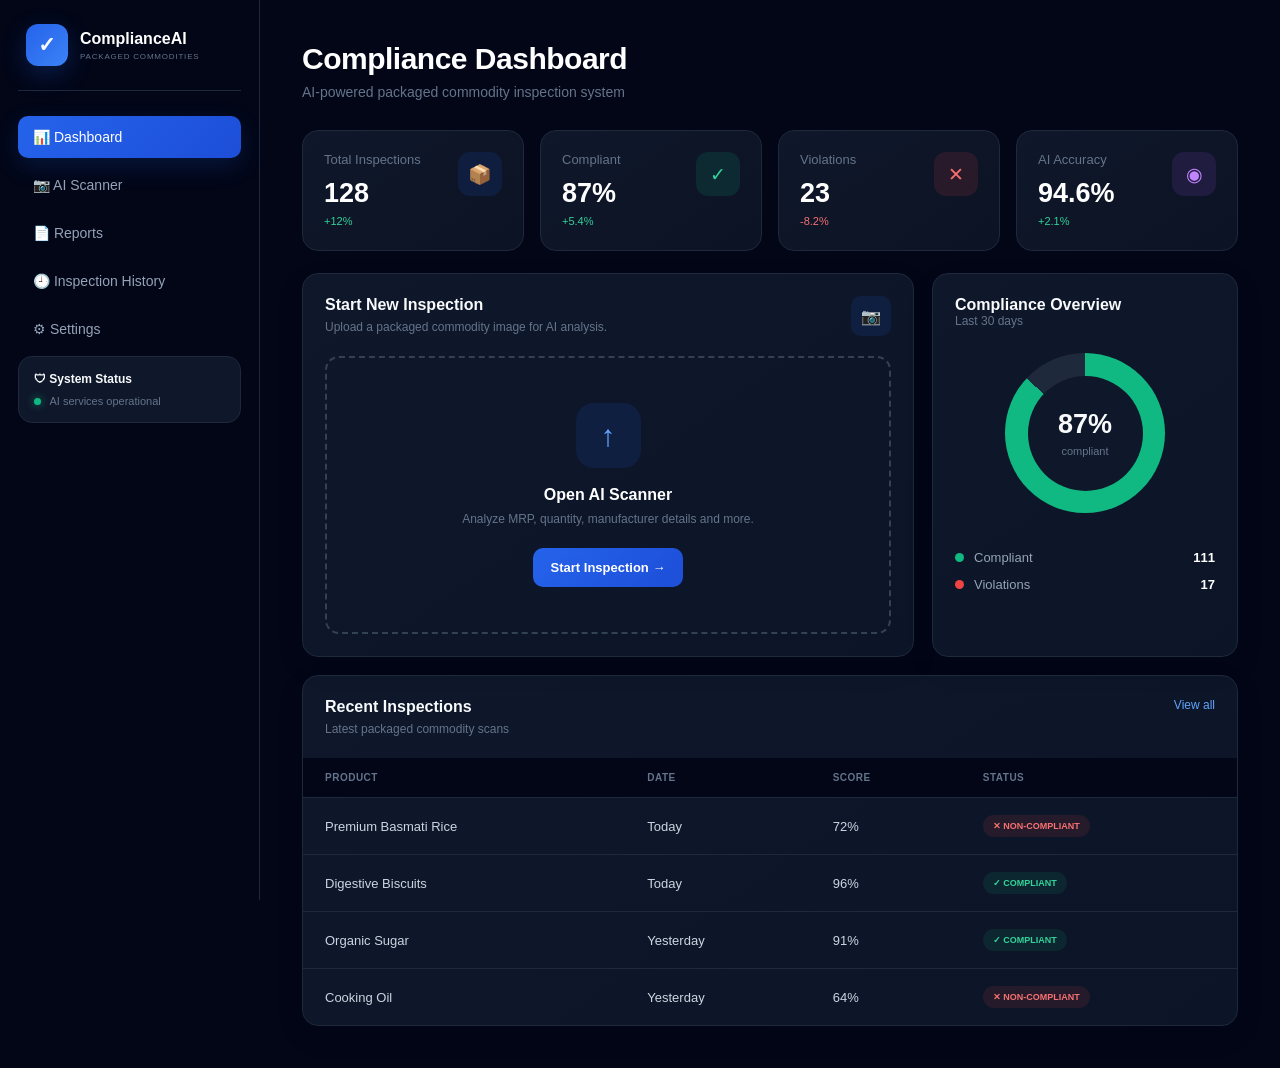
==== index.html @ 729b8dc4 "Add files via upload" ====
<!DOCTYPE html>
<html lang="en">

<head>
    <meta charset="UTF-8">
    <meta name="viewport" content="width=device-width, initial-scale=1.0">

    <title>ComplianceAI - Dashboard</title>

    <link rel="stylesheet" href="style.css">
    <script src="style.js"></script>
</head>

<body>

    <!-- SIDEBAR -->
    <aside class="sidebar">

        <div class="logo">
            <div class="logo-icon">✓</div>

            <div>
                <h2>ComplianceAI</h2>
                <span>PACKAGED COMMODITIES</span>
            </div>
        </div>

        <nav>
            <a href="index.html" class="active">
                📊 Dashboard
            </a>

            <a href="scanner.html">
                📷 AI Scanner
            </a>

            <a href="#">
                📄 Reports
            </a>

            <a href="#">
                🕘 Inspection History
            </a>

            <a href="#">
                ⚙ Settings
            </a>
        </nav>

        <div class="system-status">
            <strong>🛡 System Status</strong>

            <p>
                <span class="online-dot"></span>
                AI services operational
            </p>
        </div>

    </aside>


    <!-- MAIN CONTENT -->
    <main class="main">

        <header class="page-header">

            <div>
                <h1>Compliance Dashboard</h1>

                <p>
                    AI-powered packaged commodity inspection system
                </p>
            </div>

        </header>


        <!-- STAT CARDS -->

        <section class="stats">

            <div class="stat-card">

                <div>
                    <p>Total Inspections</p>
                    <h2>128</h2>
                    <span class="green">+12%</span>
                </div>

                <div class="stat-icon blue">
                    📦
                </div>

            </div>


            <div class="stat-card">

                <div>
                    <p>Compliant</p>
                    <h2>87%</h2>
                    <span class="green">+5.4%</span>
                </div>

                <div class="stat-icon green-bg">
                    ✓
                </div>

            </div>


            <div class="stat-card">

                <div>
                    <p>Violations</p>
                    <h2>23</h2>
                    <span class="red">-8.2%</span>
                </div>

                <div class="stat-icon red-bg">
                    ✕
                </div>

            </div>


            <div class="stat-card">

                <div>
                    <p>AI Accuracy</p>
                    <h2>94.6%</h2>
                    <span class="green">+2.1%</span>
                </div>

                <div class="stat-icon purple">
                    ◉
                </div>

            </div>

        </section>


        <!-- DASHBOARD GRID -->

        <section class="dashboard-grid">


            <!-- START INSPECTION -->

            <div class="panel inspection-panel">

                <div class="panel-header">

                    <div>
                        <h2>Start New Inspection</h2>

                        <p>
                            Upload a packaged commodity image
                            for AI analysis.
                        </p>
                    </div>

                    <div class="panel-icon">
                        📷
                    </div>

                </div>


                <a href="scanner.html" class="scanner-box">

                    <div class="upload-icon">
                        ↑
                    </div>

                    <h3>
                        Open AI Scanner
                    </h3>

                    <p>
                        Analyze MRP, quantity, manufacturer
                        details and more.
                    </p>

                    <span class="primary-button">
                        Start Inspection →
                    </span>

                </a>

            </div>


            <!-- COMPLIANCE OVERVIEW -->

            <div class="panel">

                <h2>Compliance Overview</h2>

                <p class="muted">
                    Last 30 days
                </p>


                <div class="circle-container">

                    <div class="compliance-circle">

                        <div>
                            <strong>87%</strong>
                            <small>compliant</small>
                        </div>

                    </div>

                </div>


                <div class="legend">

                    <div>
                        <span class="dot green-dot"></span>
                        Compliant

                        <strong>111</strong>
                    </div>

                    <div>
                        <span class="dot red-dot"></span>
                        Violations

                        <strong>17</strong>
                    </div>

                </div>

            </div>

        </section>


        <!-- RECENT INSPECTIONS -->

        <section class="panel recent">

            <div class="panel-header">

                <div>
                    <h2>Recent Inspections</h2>

                    <p>
                        Latest packaged commodity scans
                    </p>
                </div>

                <a href="#">
                    View all
                </a>

            </div>


            <div class="table-container">

                <table>

                    <thead>

                        <tr>
                            <th>Product</th>
                            <th>Date</th>
                            <th>Score</th>
                            <th>Status</th>
                        </tr>

                    </thead>


                    <tbody>

                        <tr>
                            <td>Premium Basmati Rice</td>
                            <td>Today</td>
                            <td>72%</td>
                            <td>
                                <span class="badge danger">
                                    ✕ NON-COMPLIANT
                                </span>
                            </td>
                        </tr>


                        <tr>
                            <td>Digestive Biscuits</td>
                            <td>Today</td>
                            <td>96%</td>
                            <td>
                                <span class="badge success">
                                    ✓ COMPLIANT
                                </span>
                            </td>
                        </tr>


                        <tr>
                            <td>Organic Sugar</td>
                            <td>Yesterday</td>
                            <td>91%</td>
                            <td>
                                <span class="badge success">
                                    ✓ COMPLIANT
                                </span>
                            </td>
                        </tr>


                        <tr>
                            <td>Cooking Oil</td>
                            <td>Yesterday</td>
                            <td>64%</td>
                            <td>
                                <span class="badge danger">
                                    ✕ NON-COMPLIANT
                                </span>
                            </td>
                        </tr>

                    </tbody>

                </table>

            </div>

        </section>

    </main>

</body>







</html>
---- style.css ----
/* =====================================================
   SIH26034 - COMPLIANCE AI
   Main Stylesheet
===================================================== */

/* ---------- RESET ---------- */

* {
    margin: 0;
    padding: 0;
    box-sizing: border-box;
}

html {
    scroll-behavior: smooth;
}

body {
    font-family:
        Inter,
        Arial,
        Helvetica,
        sans-serif;

    background: #020617;
    color: #f8fafc;

    min-height: 100vh;
}


/* ---------- COLORS ---------- */

:root {
    --bg: #020617;
    --panel: #0f172a;
    --panel-light: #111c31;

    --border: #1e293b;
    --border-light: #334155;

    --text: #f8fafc;
    --text-secondary: #cbd5e1;
    --muted: #64748b;

    --blue: #2563eb;
    --blue-light: #60a5fa;

    --green: #10b981;
    --green-light: #34d399;

    --red: #ef4444;
    --red-light: #f87171;

    --yellow: #facc15;
    --yellow-light: #fde047;

    --purple: #a855f7;
}


/* =====================================================
   SIDEBAR
===================================================== */

.sidebar {
    position: fixed;

    left: 0;
    top: 0;
    bottom: 0;

    width: 260px;

    background: var(--bg);

    border-right: 1px solid var(--border);

    padding: 24px 18px;

    z-index: 100;

    overflow-y: auto;
}


/* ---------- LOGO ---------- */

.logo {
    display: flex;

    align-items: center;

    gap: 12px;

    padding: 0 8px 24px;

    border-bottom: 1px solid var(--border);
}


.logo-icon {
    width: 42px;
    height: 42px;

    display: flex;

    align-items: center;
    justify-content: center;

    background: linear-gradient(135deg,
            #2563eb,
            #3b82f6);

    border-radius: 12px;

    font-size: 21px;

    font-weight: bold;

    box-shadow:
        0 8px 25px rgba(37, 99, 235, 0.25);
}


.logo h2 {
    color: white;

    font-size: 16px;

    font-weight: 700;
}


.logo span {
    display: block;

    color: #64748b;

    font-size: 8px;

    letter-spacing: 0.8px;

    margin-top: 4px;
}


/* ---------- NAVIGATION ---------- */

nav {
    margin-top: 25px;
}


nav a {
    display: flex;

    align-items: center;

    gap: 10px;

    color: #94a3b8;

    text-decoration: none;

    padding: 13px 15px;

    margin-bottom: 6px;

    border-radius: 10px;

    font-size: 14px;

    transition:
        background 0.2s ease,
        color 0.2s ease,
        transform 0.2s ease;
}


nav a:hover {
    background: #1e293b;

    color: white;

    transform: translateX(2px);
}


nav a.active {
    background:
        linear-gradient(135deg,
            #2563eb,
            #1d4ed8);

    color: white;

    box-shadow:
        0 8px 25px rgba(37, 99, 235, 0.18);
}


/* ---------- SYSTEM STATUS ---------- */

.system-status {
    /* position: absolute; */

    left: 18px;
    right: 18px;
    bottom: 20px;

    background: #0f172a;

    border: 1px solid var(--border);

    padding: 15px;

    border-radius: 14px;

    font-size: 13px;
}


.system-status strong {
    display: block;

    font-size: 12px;
}


.system-status p {
    color: var(--muted);

    margin-top: 9px;

    font-size: 11px;
}


.online-dot {
    display: inline-block;

    width: 7px;
    height: 7px;

    background: var(--green);

    border-radius: 50%;

    margin-right: 6px;

    box-shadow:
        0 0 8px rgba(16, 185, 129, 0.7);
}


/* =====================================================
   MAIN CONTENT
===================================================== */

.main {
    margin-left: 260px;

    min-height: 100vh;

    padding: 42px;
}


.page-header {
    margin-bottom: 30px;
}


.page-header h1,
.result-header h1 {
    color: white;

    font-size: 30px;

    font-weight: 750;

    letter-spacing: -0.5px;

    margin-bottom: 8px;
}


.page-header p,
.result-header p {
    color: var(--muted);

    font-size: 14px;
}


/* =====================================================
   STAT CARDS
===================================================== */

.stats {
    display: grid;

    grid-template-columns:
        repeat(4, 1fr);

    gap: 16px;

    margin-bottom: 22px;
}


.stat-card {
    display: flex;

    align-items: flex-start;

    justify-content: space-between;

    background:
        linear-gradient(145deg,
            #0f172a,
            #0b1324);

    border: 1px solid var(--border);

    border-radius: 16px;

    padding: 21px;

    transition:
        transform 0.2s ease,
        border 0.2s ease;
}


.stat-card:hover {
    transform: translateY(-2px);

    border-color: #334155;
}


.stat-card p {
    color: var(--muted);

    font-size: 13px;

    margin-bottom: 13px;
}


.stat-card h2 {
    color: white;

    font-size: 27px;

    line-height: 1;
}


.green {
    color: var(--green-light);

    font-size: 11px;

    display: inline-block;

    margin-top: 8px;
}


.red {
    color: var(--red-light);

    font-size: 11px;

    display: inline-block;

    margin-top: 8px;
}


.stat-icon {
    width: 44px;
    height: 44px;

    display: flex;

    align-items: center;
    justify-content: center;

    border-radius: 12px;

    font-size: 19px;
}


.blue {
    color: var(--blue-light);

    background: rgba(37, 99, 235, 0.12);
}


.green-bg {
    color: var(--green-light);

    background: rgba(16, 185, 129, 0.12);
}


.red-bg {
    color: var(--red-light);

    background: rgba(239, 68, 68, 0.12);
}


.purple {
    color: #c084fc;

    background: rgba(168, 85, 247, 0.12);
}


/* =====================================================
   PANELS
===================================================== */

.panel {
    background:
        linear-gradient(145deg,
            #0f172a,
            #0c1527);

    border: 1px solid var(--border);

    border-radius: 16px;

    padding: 22px;

    box-shadow:
        0 10px 30px rgba(0, 0, 0, 0.08);
}


.panel h2 {
    font-size: 16px;

    font-weight: 650;
}


.panel-header {
    display: flex;

    justify-content: space-between;

    align-items: flex-start;

    margin-bottom: 20px;
}


.panel-header p,
.panel-title p {
    color: var(--muted);

    font-size: 12px;

    margin-top: 6px;
}


.panel-header a {
    color: var(--blue-light);

    text-decoration: none;

    font-size: 12px;
}


.panel-header a:hover {
    color: white;
}


.panel-icon {
    width: 40px;
    height: 40px;

    display: flex;

    align-items: center;
    justify-content: center;

    color: var(--blue-light);

    background: rgba(37, 99, 235, 0.12);

    border-radius: 10px;
}


/* =====================================================
   DASHBOARD GRID
===================================================== */

.dashboard-grid {
    display: grid;

    grid-template-columns:
        2fr 1fr;

    gap: 18px;

    margin-bottom: 18px;
}


/* =====================================================
   SCANNER CTA
===================================================== */

.scanner-box {
    display: block;

    text-align: center;

    text-decoration: none;

    color: white;

    border: 2px dashed #334155;

    border-radius: 14px;

    padding: 45px 20px;

    transition:
        border 0.2s ease,
        background 0.2s ease,
        transform 0.2s ease;
}


.scanner-box:hover {
    border-color: var(--blue);

    background:
        rgba(37, 99, 235, 0.04);

    transform: translateY(-2px);
}


.upload-icon {
    width: 65px;
    height: 65px;

    display: flex;

    align-items: center;
    justify-content: center;

    margin:
        0 auto 18px;

    color: var(--blue-light);

    background:
        rgba(37, 99, 235, 0.12);

    border-radius: 18px;

    font-size: 30px;
}


.scanner-box h3 {
    font-size: 16px;

    margin-bottom: 8px;
}


.scanner-box p {
    color: var(--muted);

    font-size: 12px;

    margin-bottom: 22px;
}


/* =====================================================
   BUTTONS
===================================================== */

.primary-button {
    display: inline-flex;

    align-items: center;
    justify-content: center;

    gap: 7px;

    background:
        linear-gradient(135deg,
            #2563eb,
            #1d4ed8);

    color: white;

    border: none;

    padding: 12px 18px;

    border-radius: 10px;

    font-size: 13px;

    font-weight: 650;

    cursor: pointer;

    text-decoration: none;

    transition:
        transform 0.2s ease,
        box-shadow 0.2s ease,
        background 0.2s ease;
}


.primary-button:hover {
    background:
        linear-gradient(135deg,
            #3b82f6,
            #2563eb);

    transform: translateY(-1px);

    box-shadow:
        0 8px 20px rgba(37, 99, 235, 0.25);
}


.primary-button:disabled {
    opacity: 0.4;

    cursor: not-allowed;

    transform: none;

    box-shadow: none;
}


.secondary-button {
    display: inline-flex;

    align-items: center;
    justify-content: center;

    gap: 7px;

    background: transparent;

    color: var(--text-secondary);

    border: 1px solid var(--border-light);

    padding: 11px 17px;

    border-radius: 10px;

    cursor: pointer;

    font-size: 13px;

    transition:
        background 0.2s ease,
        color 0.2s ease;
}


.secondary-button:hover {
    background: #1e293b;

    color: white;
}


/* =====================================================
   COMPLIANCE OVERVIEW
===================================================== */

.circle-container {
    display: flex;

    justify-content: center;

    padding: 25px 0;
}


.compliance-circle {
    width: 160px;
    height: 160px;

    display: flex;

    align-items: center;
    justify-content: center;

    border-radius: 50%;

    background:
        conic-gradient(var(--green) 0 87%,
            #1e293b 87% 100%);
}


.compliance-circle div {
    width: 115px;
    height: 115px;

    display: flex;

    align-items: center;
    justify-content: center;

    flex-direction: column;

    background: var(--panel);

    border-radius: 50%;
}


.compliance-circle strong {
    font-size: 27px;
}


.compliance-circle small {
    color: var(--muted);

    font-size: 11px;

    margin-top: 5px;
}


.legend>div {
    display: flex;

    align-items: center;

    margin-top: 12px;

    color: #94a3b8;

    font-size: 13px;
}


.legend strong {
    color: white;

    margin-left: auto;
}


.dot {
    width: 9px;
    height: 9px;

    border-radius: 50%;

    margin-right: 10px;
}


.green-dot {
    background: var(--green);
}


.red-dot {
    background: var(--red);
}


/* =====================================================
   TABLE
===================================================== */

.recent {
    padding: 0;

    overflow: hidden;
}


.recent .panel-header {
    padding: 22px;

    margin: 0;
}


.table-container {
    overflow-x: auto;
}


table {
    width: 100%;

    border-collapse: collapse;

    min-width: 600px;
}


th {
    text-align: left;

    color: var(--muted);

    font-size: 10px;

    font-weight: 600;

    letter-spacing: 0.5px;

    text-transform: uppercase;

    padding: 14px 22px;

    background: #020617;
}


td {
    padding: 17px 22px;

    border-top: 1px solid var(--border);

    color: #cbd5e1;

    font-size: 13px;
}


tbody tr {
    transition: background 0.2s ease;
}


tbody tr:hover {
    background: rgba(30, 41, 59, 0.4);
}


/* =====================================================
   STATUS BADGES
===================================================== */

.badge {
    display: inline-flex;

    align-items: center;

    gap: 5px;

    padding: 6px 10px;

    border-radius: 20px;

    font-size: 9px;

    font-weight: 700;

    white-space: nowrap;
}


.badge.success {
    color: var(--green-light);

    background:
        rgba(16, 185, 129, 0.10);
}


.badge.danger {
    color: var(--red-light);

    background:
        rgba(239, 68, 68, 0.10);
}


/* =====================================================
   SCANNER PAGE
===================================================== */

.scanner-container {
    max-width: 1000px;

    margin: 0 auto;
}


.upload-panel {
    background:
        linear-gradient(145deg,
            #0f172a,
            #0c1527);

    border: 1px solid var(--border);

    border-radius: 16px;

    padding: 25px;
}


.drop-area {
    min-height: 420px;

    display: flex;

    align-items: center;
    justify-content: center;

    text-align: center;

    padding: 25px;

    border:
        2px dashed #334155;

    border-radius: 15px;

    background:
        rgba(2, 6, 23, 0.4);

    transition:
        border 0.2s ease,
        background 0.2s ease;
}


.drop-area:hover {
    border-color: var(--blue);

    background:
        rgba(37, 99, 235, 0.03);
}


.drop-area h2 {
    color: white;

    font-size: 20px;

    margin-bottom: 10px;
}


.drop-area p {
    max-width: 500px;

    color: var(--muted);

    font-size: 13px;

    line-height: 1.7;

    margin-bottom: 22px;
}


.drop-area small {
    display: block;

    color: #475569;

    font-size: 11px;

    margin-top: 18px;
}


.big-upload-icon {
    width: 70px;
    height: 70px;

    display: flex;

    align-items: center;
    justify-content: center;

    margin:
        0 auto 18px;

    color: var(--blue-light);

    background:
        rgba(37, 99, 235, 0.10);

    border-radius: 20px;

    font-size: 31px;
}


.upload-button {
    cursor: pointer;
}


.image-preview {
    display: none;

    max-width: 100%;

    max-height: 350px;

    border-radius: 12px;

    object-fit: contain;

    box-shadow:
        0 15px 40px rgba(0, 0, 0, 0.4);
}


.scanner-actions {
    display: flex;

    justify-content: flex-end;

    gap: 10px;

    margin-top: 20px;
}


/* =====================================================
   AI FEATURES
===================================================== */

.features {
    display: grid;

    grid-template-columns:
        repeat(3, 1fr);

    gap: 15px;

    margin-top: 18px;
}


.feature-card {
    display: flex;

    gap: 15px;

    background: var(--panel);

    border: 1px solid var(--border);

    border-radius: 14px;

    padding: 18px;

    transition:
        border 0.2s ease,
        transform 0.2s ease;
}


.feature-card:hover {
    border-color: #334155;

    transform: translateY(-2px);
}


.feature-icon {
    width: 40px;
    height: 40px;

    flex-shrink: 0;

    display: flex;

    align-items: center;
    justify-content: center;

    color: var(--blue-light);

    background:
        rgba(37, 99, 235, 0.10);

    border-radius: 10px;

    font-size: 15px;

    font-weight: bold;
}


.feature-card h3 {
    color: white;

    font-size: 13px;

    margin-bottom: 7px;
}


.feature-card p {
    color: var(--muted);

    font-size: 11px;

    line-height: 1.5;
}


/* =====================================================
   RESULT PAGE
===================================================== */

.result-header {
    display: flex;

    justify-content: space-between;

    align-items: center;

    margin-bottom: 25px;
}


.result-actions {
    display: flex;

    gap: 10px;
}


.result-grid {
    display: grid;

    grid-template-columns:
        2fr 3fr;

    gap: 18px;
}


/* =====================================================
   PRODUCT IMAGE
===================================================== */

.product-panel {
    height: fit-content;
}


.image-result {
    position: relative;

    overflow: hidden;

    background: #020617;

    border-radius: 12px;

    min-height: 300px;

    display: flex;

    align-items: center;
    justify-content: center;
}


.image-result img {
    display: block;

    width: 100%;

    max-height: 550px;

    object-fit: contain;
}


/* ---------- VIOLATION BOXES ---------- */

.violation-box {
    position: absolute;

    pointer-events: none;

    border: 2px solid;
}


.violation-box span {
    position: absolute;

    left: -2px;
    top: -23px;

    padding: 4px 7px;

    font-size: 9px;

    font-weight: 700;

    color: #020617;

    border-radius: 3px;
}


.mrp-box {
    left: 15%;
    top: 35%;

    width: 65%;
    height: 12%;

    border-color: var(--red);
}


.mrp-box span {
    background: var(--red);
}


.manufacturer-box {
    left: 12%;
    top: 60%;

    width: 70%;
    height: 15%;

    border-color: var(--yellow);
}


.manufacturer-box span {
    background: var(--yellow);
}


/* ---------- IMAGE LEGEND ---------- */

.image-legend {
    display: flex;

    gap: 20px;

    margin-top: 14px;

    color: var(--muted);

    font-size: 11px;
}


.image-legend span {
    display: flex;

    align-items: center;

    gap: 6px;
}


.image-legend i {
    width: 8px;
    height: 8px;

    border-radius: 50%;
}


.legend-red {
    background: var(--red);
}


.legend-yellow {
    background: var(--yellow);
}


/* =====================================================
   RESULT CONTENT
===================================================== */

.result-content {
    display: flex;

    flex-direction: column;

    gap: 18px;
}


/* ---------- SCORE ---------- */

.score-section {
    display: flex;

    align-items: center;

    justify-content: space-between;

    gap: 20px;
}


.muted {
    color: var(--muted);

    font-size: 12px;
}


.non-compliant {
    color: var(--red-light);

    font-size: 23px;

    margin: 7px 0;
}


.score-circle {
    width: 105px;
    height: 105px;

    flex-shrink: 0;

    display: flex;

    align-items: center;
    justify-content: center;

    border-radius: 50%;

    background:
        conic-gradient(var(--red) 0 72%,
            #1e293b 72% 100%);
}


.score-circle div {
    width: 77px;
    height: 77px;

    display: flex;

    flex-direction: column;

    align-items: center;
    justify-content: center;

    background: var(--panel);

    border-radius: 50%;
}


.score-circle strong {
    color: white;

    font-size: 21px;
}


.score-circle small {
    color: var(--muted);

    font-size: 8px;

    margin-top: 3px;
}


/* =====================================================
   DECLARATION ANALYSIS
===================================================== */

.panel-title {
    margin-bottom: 10px;
}


.declaration {
    display: flex;

    align-items: center;

    gap: 12px;

    padding: 15px 0;

    border-top: 1px solid var(--border);
}


.declaration-icon {
    width: 30px;
    height: 30px;

    flex-shrink: 0;

    display: flex;

    align-items: center;
    justify-content: center;

    border-radius: 9px;

    font-weight: bold;
}


.success-icon {
    color: var(--green-light);

    background:
        rgba(16, 185, 129, 0.10);
}


.danger-icon {
    color: var(--red-light);

    background:
        rgba(239, 68, 68, 0.10);
}


.warning-icon {
    color: var(--yellow);

    background:
        rgba(250, 204, 21, 0.10);
}


.declaration-info {
    flex: 1;

    display: flex;

    flex-direction: column;

    gap: 4px;

    min-width: 0;
}


.declaration-info strong {
    color: white;

    font-size: 13px;
}


.declaration-info span {
    color: var(--muted);

    font-size: 11px;

    overflow-wrap: anywhere;
}


.status-success,
.status-danger,
.status-warning {
    font-size: 9px;

    font-weight: 700;

    white-space: nowrap;
}


.status-success {
    color: var(--green-light);
}


.status-danger {
    color: var(--red-light);
}


.status-warning {
    color: var(--yellow);
}


/* =====================================================
   VIOLATION PANEL
===================================================== */

.violation-panel {
    border-color:
        rgba(239, 68, 68, 0.15);

    background:
        linear-gradient(135deg,
            rgba(239, 68, 68, 0.035),
            #0f172a);
}


.issue {
    display: flex;

    gap: 12px;

    padding: 15px;

    background: #020617;

    border: 1px solid var(--border);

    border-radius: 10px;

    margin-top: 12px;
}


.issue-icon {
    width: 30px;
    height: 30px;

    flex-shrink: 0;

    display: flex;

    align-items: center;
    justify-content: center;

    border-radius: 8px;
}


.issue-title {
    display: flex;

    align-items: center;

    flex-wrap: wrap;

    gap: 10px;

    margin-bottom: 7px;
}


.issue-title strong {
    color: white;

    font-size: 12px;
}


.issue p {
    color: var(--muted);

    font-size: 11px;

    line-height: 1.6;
}


.severity {
    font-size: 8px;

    font-weight: 700;

    padding: 4px 7px;

    border-radius: 20px;
}


.high {
    color: var(--red-light);

    background:
        rgba(239, 68, 68, 0.10);
}


.medium {
    color: var(--yellow);

    background:
        rgba(250, 204, 21, 0.10);
}


/* =====================================================
   PRINT / EXPORT
===================================================== */

@media print {

    body {
        background: white;

        color: black;
    }


    .sidebar,
    .result-actions {
        display: none !important;
    }


    .main {
        margin-left: 0;

        padding: 20px;
    }


    .panel {
        background: white;

        color: black;

        border: 1px solid #ddd;

        box-shadow: none;
    }


    .panel h2,
    .declaration-info strong {
        color: black;
    }


    .image-result {
        background: white;
    }

}


/* =====================================================
   RESPONSIVE - TABLET
===================================================== */

@media (max-width: 1100px) {

    .stats {
        grid-template-columns:
            repeat(2, 1fr);
    }


    .dashboard-grid {
        grid-template-columns: 1fr;
    }


    .result-grid {
        grid-template-columns: 1fr;
    }

}


/* =====================================================
   RESPONSIVE - MOBILE
===================================================== */

@media (max-width: 750px) {

    .sidebar {
        position: relative;

        width: 100%;

        height: auto;

        padding: 16px;
    }


    .logo {
        padding-bottom: 15px;
    }


    .system-status {
        display: none;
    }


    nav {
        display: flex;

        overflow-x: auto;

        margin-top: 15px;

        padding-bottom: 3px;
    }


    nav a {
        flex-shrink: 0;

        white-space: nowrap;

        margin-right: 5px;

        margin-bottom: 0;
    }


    .main {
        margin-left: 0;

        padding: 22px 16px;
    }


    .stats {
        grid-template-columns: 1fr;
    }


    .features {
        grid-template-columns: 1fr;
    }


    .result-header {
        flex-direction: column;

        align-items: flex-start;

        gap: 15px;
    }


    .result-actions {
        width: 100%;
    }


    .result-actions button {
        flex: 1;
    }


    .table-container {
        overflow-x: auto;
    }

}


/* =====================================================
   RESPONSIVE - SMALL MOBILE
===================================================== */

@media (max-width: 500px) {

    .main {
        padding: 18px 12px;
    }


    .page-header h1,
    .result-header h1 {
        font-size: 23px;
    }


    .panel {
        padding: 17px;
    }


    .scanner-actions {
        flex-direction: column;
    }


    .scanner-actions button {
        width: 100%;
    }


    .score-section {
        align-items: flex-start;
    }


    .score-circle {
        width: 85px;
        height: 85px;
    }


    .score-circle div {
        width: 63px;
        height: 63px;
    }


    .score-circle strong {
        font-size: 17px;
    }


    .declaration {
        align-items: flex-start;

        flex-wrap: wrap;
    }


    .declaration-info {
        flex-basis: calc(100% - 45px);
    }


    .status-success,
    .status-danger,
    .status-warning {
        margin-left: 42px;
    }

}


/* =====================================================
   SCROLLBAR
===================================================== */

::-webkit-scrollbar {
    width: 8px;
    height: 8px;
}


::-webkit-scrollbar-track {
    background: #020617;
}


::-webkit-scrollbar-thumb {
    background: #334155;

    border-radius: 20px;
}


::-webkit-scrollbar-thumb:hover {
    background: #475569;
}
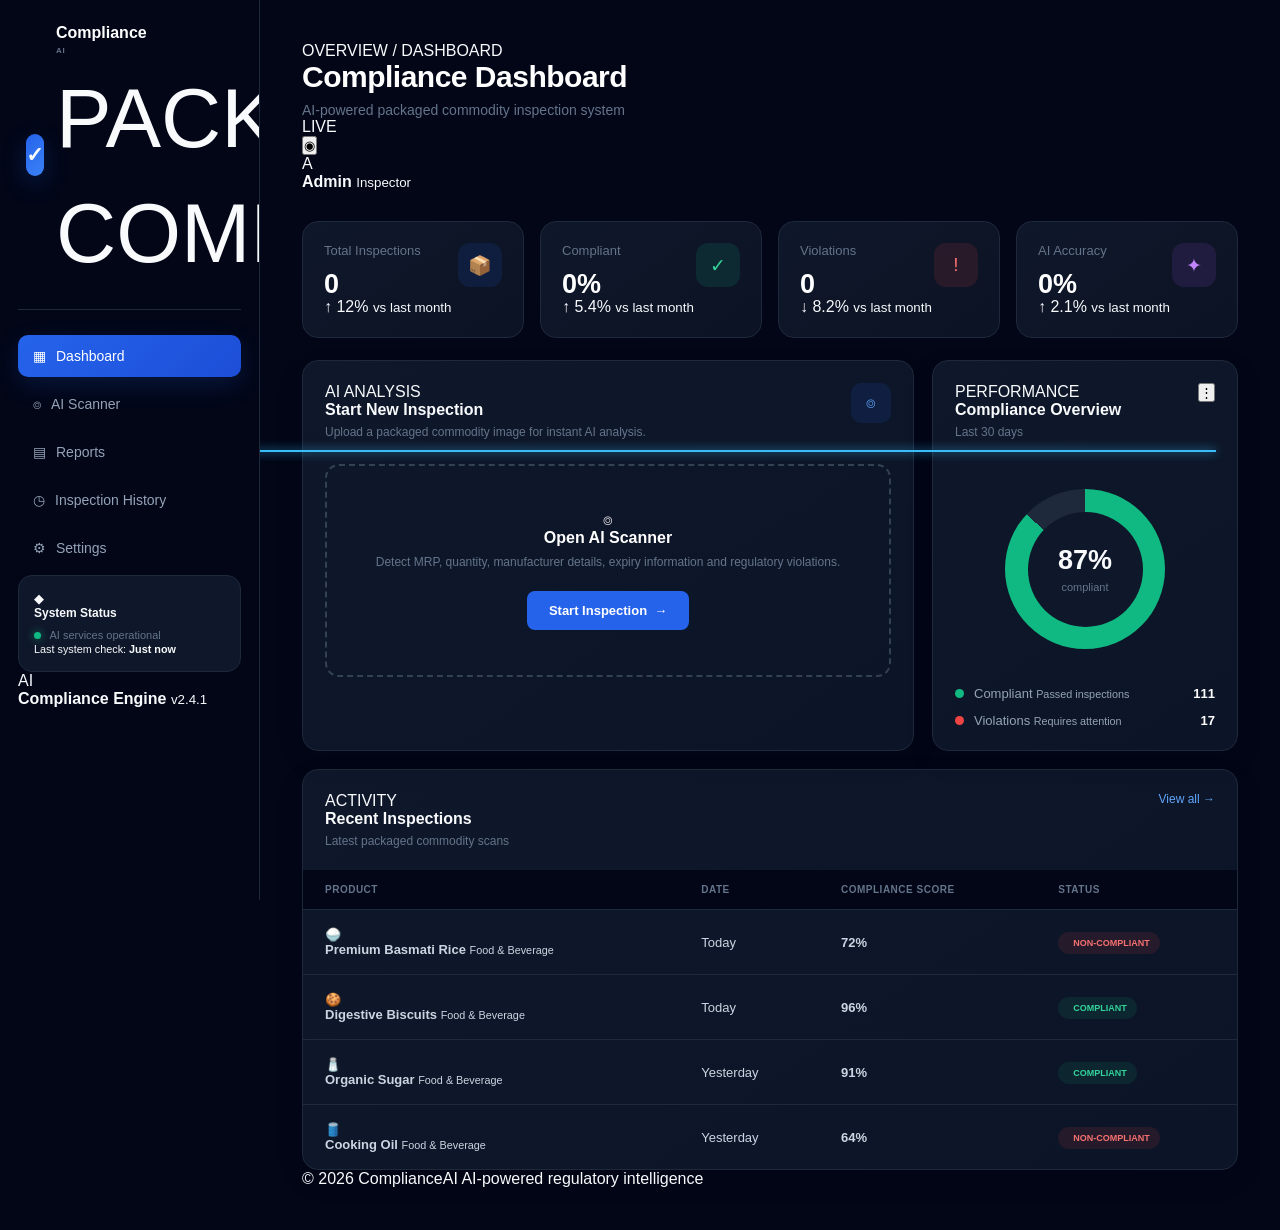
==== commit 879424e9: "Update index.html" ====
--- a/index.html
+++ b/index.html
@@ -8,10 +8,12 @@
     <title>ComplianceAI - Dashboard</title>
 
     <link rel="stylesheet" href="style.css">
-    <script src="style.js"></script>
 </head>
 
 <body>
+
+    <!-- BACKGROUND EFFECT -->
+    <div class="background-grid"></div>
 
     <!-- SIDEBAR -->
     <aside class="sidebar">
@@ -20,51 +22,88 @@
             <div class="logo-icon">✓</div>
 
             <div>
-                <h2>ComplianceAI</h2>
-                <span>PACKAGED COMMODITIES</span>
+                <h2>Compliance<span>AI</span></h2>
+                <small>PACKAGED COMMODITIES</small>
             </div>
         </div>
 
         <nav>
+
             <a href="index.html" class="active">
-                📊 Dashboard
+                <span>▦</span>
+                Dashboard
             </a>
 
             <a href="scanner.html">
-                📷 AI Scanner
+                <span>⌾</span>
+                AI Scanner
             </a>
 
+            <a href="result.html">
+                <span>▤</span>
+                Reports
+            </a>
+
             <a href="#">
-                📄 Reports
+                <span>◷</span>
+                Inspection History
             </a>
 
             <a href="#">
-                🕘 Inspection History
+                <span>⚙</span>
+                Settings
             </a>
 
-            <a href="#">
-                ⚙ Settings
-            </a>
         </nav>
 
+
+        <!-- AI STATUS -->
         <div class="system-status">
-            <strong>🛡 System Status</strong>
+
+            <div class="status-title">
+                <span class="shield">◆</span>
+                <strong>System Status</strong>
+            </div>
 
             <p>
                 <span class="online-dot"></span>
                 AI services operational
             </p>
+
+            <div class="status-line"></div>
+
+            <small>
+                Last system check: <b>Just now</b>
+            </small>
+
         </div>
 
+
+        <div class="sidebar-footer">
+            <div class="ai-mini">
+                <span>AI</span>
+            </div>
+
+            <div>
+                <strong>Compliance Engine</strong>
+                <small>v2.4.1</small>
+            </div>
+        </div>
+
     </aside>
 
 
-    <!-- MAIN CONTENT -->
+    <!-- MAIN -->
     <main class="main">
 
+        <!-- HEADER -->
         <header class="page-header">
 
             <div>
+                <div class="breadcrumb">
+                    OVERVIEW <span>/</span> DASHBOARD
+                </div>
+
                 <h1>Compliance Dashboard</h1>
 
                 <p>
@@ -72,19 +111,49 @@
                 </p>
             </div>
 
+
+            <div class="header-actions">
+
+                <div class="live-status">
+                    <span></span>
+                    LIVE
+                </div>
+
+                <button class="notification">
+                    ◉
+                    <i></i>
+                </button>
+
+                <div class="profile">
+                    <div class="profile-avatar">A</div>
+
+                    <div>
+                        <strong>Admin</strong>
+                        <small>Inspector</small>
+                    </div>
+                </div>
+
+            </div>
+
         </header>
 
 
-        <!-- STAT CARDS -->
-
+        <!-- STATS -->
         <section class="stats">
 
             <div class="stat-card">
 
-                <div>
+                <div class="stat-content">
+
                     <p>Total Inspections</p>
-                    <h2>128</h2>
-                    <span class="green">+12%</span>
+
+                    <h2 data-value="128">0</h2>
+
+                    <span class="trend positive">
+                        ↑ 12%
+                        <small>vs last month</small>
+                    </span>
+
                 </div>
 
                 <div class="stat-icon blue">
@@ -96,10 +165,17 @@
 
             <div class="stat-card">
 
-                <div>
+                <div class="stat-content">
+
                     <p>Compliant</p>
-                    <h2>87%</h2>
-                    <span class="green">+5.4%</span>
+
+                    <h2 data-value="87">0%</h2>
+
+                    <span class="trend positive">
+                        ↑ 5.4%
+                        <small>vs last month</small>
+                    </span>
+
                 </div>
 
                 <div class="stat-icon green-bg">
@@ -111,14 +187,21 @@
 
             <div class="stat-card">
 
-                <div>
+                <div class="stat-content">
+
                     <p>Violations</p>
-                    <h2>23</h2>
-                    <span class="red">-8.2%</span>
+
+                    <h2 data-value="23">0</h2>
+
+                    <span class="trend negative">
+                        ↓ 8.2%
+                        <small>vs last month</small>
+                    </span>
+
                 </div>
 
                 <div class="stat-icon red-bg">
-                    ✕
+                    !
                 </div>
 
             </div>
@@ -126,14 +209,21 @@
 
             <div class="stat-card">
 
-                <div>
+                <div class="stat-content">
+
                     <p>AI Accuracy</p>
-                    <h2>94.6%</h2>
-                    <span class="green">+2.1%</span>
+
+                    <h2 data-value="94.6">0%</h2>
+
+                    <span class="trend positive">
+                        ↑ 2.1%
+                        <small>vs last month</small>
+                    </span>
+
                 </div>
 
                 <div class="stat-icon purple">
-                    ◉
+                    ✦
                 </div>
 
             </div>
@@ -141,28 +231,30 @@
         </section>
 
 
-        <!-- DASHBOARD GRID -->
-
+        <!-- MAIN DASHBOARD GRID -->
         <section class="dashboard-grid">
 
 
             <!-- START INSPECTION -->
-
             <div class="panel inspection-panel">
 
                 <div class="panel-header">
 
                     <div>
+                        <div class="section-label">
+                            AI ANALYSIS
+                        </div>
+
                         <h2>Start New Inspection</h2>
 
                         <p>
                             Upload a packaged commodity image
-                            for AI analysis.
+                            for instant AI analysis.
                         </p>
                     </div>
 
                     <div class="panel-icon">
-                        📷
+                        ⌾
                     </div>
 
                 </div>
@@ -170,8 +262,18 @@
 
                 <a href="scanner.html" class="scanner-box">
 
-                    <div class="upload-icon">
-                        ↑
+                    <div class="scanner-glow"></div>
+
+                    <div class="scanner-animation">
+
+                        <div class="scan-ring"></div>
+
+                        <div class="scan-icon">
+                            ⌾
+                        </div>
+
+                        <div class="scan-line"></div>
+
                     </div>
 
                     <h3>
@@ -179,12 +281,13 @@
                     </h3>
 
                     <p>
-                        Analyze MRP, quantity, manufacturer
-                        details and more.
+                        Detect MRP, quantity, manufacturer details,
+                        expiry information and regulatory violations.
                     </p>
 
                     <span class="primary-button">
-                        Start Inspection →
+                        Start Inspection
+                        <b>→</b>
                     </span>
 
                 </a>
@@ -193,23 +296,41 @@
 
 
             <!-- COMPLIANCE OVERVIEW -->
-
-            <div class="panel">
-
-                <h2>Compliance Overview</h2>
-
-                <p class="muted">
-                    Last 30 days
-                </p>
+            <div class="panel compliance-panel">
+
+                <div class="panel-header">
+
+                    <div>
+                        <div class="section-label">
+                            PERFORMANCE
+                        </div>
+
+                        <h2>Compliance Overview</h2>
+
+                        <p class="muted">
+                            Last 30 days
+                        </p>
+                    </div>
+
+                    <button class="more-button">
+                        ⋮
+                    </button>
+
+                </div>
 
 
                 <div class="circle-container">
 
                     <div class="compliance-circle">
 
-                        <div>
+                        <div class="circle-inner">
+
                             <strong>87%</strong>
-                            <small>compliant</small>
+
+                            <small>
+                                compliant
+                            </small>
+
                         </div>
 
                     </div>
@@ -221,14 +342,23 @@
 
                     <div>
                         <span class="dot green-dot"></span>
-                        Compliant
+
+                        <span>
+                            Compliant
+                            <small>Passed inspections</small>
+                        </span>
 
                         <strong>111</strong>
                     </div>
+
 
                     <div>
                         <span class="dot red-dot"></span>
-                        Violations
+
+                        <span>
+                            Violations
+                            <small>Requires attention</small>
+                        </span>
 
                         <strong>17</strong>
                     </div>
@@ -241,12 +371,15 @@
 
 
         <!-- RECENT INSPECTIONS -->
-
         <section class="panel recent">
 
             <div class="panel-header">
 
                 <div>
+                    <div class="section-label">
+                        ACTIVITY
+                    </div>
+
                     <h2>Recent Inspections</h2>
 
                     <p>
@@ -254,8 +387,8 @@
                     </p>
                 </div>
 
-                <a href="#">
-                    View all
+                <a href="#" class="view-all">
+                    View all →
                 </a>
 
             </div>
@@ -268,10 +401,10 @@
                     <thead>
 
                         <tr>
-                            <th>Product</th>
-                            <th>Date</th>
-                            <th>Score</th>
-                            <th>Status</th>
+                            <th>PRODUCT</th>
+                            <th>DATE</th>
+                            <th>COMPLIANCE SCORE</th>
+                            <th>STATUS</th>
                         </tr>
 
                     </thead>
@@ -280,50 +413,138 @@
                     <tbody>
 
                         <tr>
-                            <td>Premium Basmati Rice</td>
+
+                            <td>
+                                <div class="product-cell">
+                                    <div class="product-icon">🍚</div>
+
+                                    <div>
+                                        <strong>Premium Basmati Rice</strong>
+                                        <small>Food & Beverage</small>
+                                    </div>
+                                </div>
+                            </td>
+
                             <td>Today</td>
-                            <td>72%</td>
+
+                            <td>
+                                <div class="score">
+                                    <div class="score-bar">
+                                        <span style="width:72%"></span>
+                                    </div>
+                                    <strong>72%</strong>
+                                </div>
+                            </td>
+
                             <td>
                                 <span class="badge danger">
-                                    ✕ NON-COMPLIANT
+                                    <i></i>
+                                    NON-COMPLIANT
                                 </span>
                             </td>
+
                         </tr>
 
 
                         <tr>
-                            <td>Digestive Biscuits</td>
+
+                            <td>
+                                <div class="product-cell">
+                                    <div class="product-icon">🍪</div>
+
+                                    <div>
+                                        <strong>Digestive Biscuits</strong>
+                                        <small>Food & Beverage</small>
+                                    </div>
+                                </div>
+                            </td>
+
                             <td>Today</td>
-                            <td>96%</td>
+
+                            <td>
+                                <div class="score">
+                                    <div class="score-bar">
+                                        <span style="width:96%"></span>
+                                    </div>
+                                    <strong>96%</strong>
+                                </div>
+                            </td>
+
                             <td>
                                 <span class="badge success">
-                                    ✓ COMPLIANT
+                                    <i></i>
+                                    COMPLIANT
                                 </span>
                             </td>
+
                         </tr>
 
 
                         <tr>
-                            <td>Organic Sugar</td>
+
+                            <td>
+                                <div class="product-cell">
+                                    <div class="product-icon">🧂</div>
+
+                                    <div>
+                                        <strong>Organic Sugar</strong>
+                                        <small>Food & Beverage</small>
+                                    </div>
+                                </div>
+                            </td>
+
                             <td>Yesterday</td>
-                            <td>91%</td>
+
+                            <td>
+                                <div class="score">
+                                    <div class="score-bar">
+                                        <span style="width:91%"></span>
+                                    </div>
+                                    <strong>91%</strong>
+                                </div>
+                            </td>
+
                             <td>
                                 <span class="badge success">
-                                    ✓ COMPLIANT
+                                    <i></i>
+                                    COMPLIANT
                                 </span>
                             </td>
+
                         </tr>
 
 
                         <tr>
-                            <td>Cooking Oil</td>
+
+                            <td>
+                                <div class="product-cell">
+                                    <div class="product-icon">🛢️</div>
+
+                                    <div>
+                                        <strong>Cooking Oil</strong>
+                                        <small>Food & Beverage</small>
+                                    </div>
+                                </div>
+                            </td>
+
                             <td>Yesterday</td>
-                            <td>64%</td>
+
+                            <td>
+                                <div class="score">
+                                    <div class="score-bar">
+                                        <span style="width:64%"></span>
+                                    </div>
+                                    <strong>64%</strong>
+                                </div>
+                            </td>
+
                             <td>
                                 <span class="badge danger">
-                                    ✕ NON-COMPLIANT
+                                    <i></i>
+                                    NON-COMPLIANT
                                 </span>
                             </td>
+
                         </tr>
 
                     </tbody>
@@ -334,14 +555,21 @@
 
         </section>
 
+
+        <!-- FOOTER -->
+        <footer>
+            <span>© 2026 ComplianceAI</span>
+
+            <span>
+                AI-powered regulatory intelligence
+            </span>
+        </footer>
+
     </main>
 
+
+    <script src="style.js"></script>
+
 </body>
 
-
-
-
-
-
-
-</html>+</html>
--- a/style.css
+++ b/style.css
@@ -41,7 +41,9 @@
 
     --text: #f8fafc;
     --text-secondary: #cbd5e1;
+    --text-muted: #64748b;
     --muted: #64748b;
+    
 
     --blue: #2563eb;
     --blue-light: #60a5fa;
@@ -96,6 +98,8 @@
     padding: 0 8px 24px;
 
     border-bottom: 1px solid var(--border);
+
+    font-size: 100px;
 }
 
 
@@ -1890,4 +1894,596 @@
 
 ::-webkit-scrollbar-thumb:hover {
     background: #475569;
-}+}
+/* =========================================
+   BARCODE SCANNER
+========================================= */
+
+.scanner-header {
+    margin-bottom: 30px;
+}
+
+.scanner-header h1 {
+    margin-bottom: 8px;
+}
+
+.scanner-header p {
+    color: var(--text-muted);
+}
+
+
+.camera-container {
+    position: relative;
+    width: 100%;
+    max-width: 700px;
+    margin: 25px auto;
+    background: #000;
+    border-radius: 16px;
+    overflow: hidden;
+}
+
+
+.camera-container video {
+    display: block;
+    width: 100%;
+    min-height: 350px;
+    max-height: 500px;
+    object-fit: cover;
+}
+
+
+.scanner-frame {
+    position: absolute;
+    inset: 15%;
+    border: 2px solid rgba(255, 255, 255, 0.7);
+    border-radius: 12px;
+    pointer-events: none;
+}
+
+
+.corner {
+    position: absolute;
+    width: 35px;
+    height: 35px;
+    border-color: #38bdf8;
+}
+
+
+.top-left {
+    top: -2px;
+    left: -2px;
+    border-top: 4px solid;
+    border-left: 4px solid;
+}
+
+.top-right {
+    top: -2px;
+    right: -2px;
+    border-top: 4px solid;
+    border-right: 4px solid;
+}
+
+.bottom-left {
+    bottom: -2px;
+    left: -2px;
+    border-bottom: 4px solid;
+    border-left: 4px solid;
+}
+
+.bottom-right {
+    bottom: -2px;
+    right: -2px;
+    border-bottom: 4px solid;
+    border-right: 4px solid;
+}
+
+
+.scan-line {
+    position: absolute;
+    left: 5%;
+    right: 5%;
+    top: 50%;
+    height: 2px;
+    background: #38bdf8;
+    box-shadow: 0 0 10px #38bdf8;
+}
+
+
+.scan-status {
+    text-align: center;
+    color: var(--text-muted);
+    margin: 15px 0;
+}
+
+
+.primary-button,
+.secondary-button {
+    border: none;
+    padding: 12px 22px;
+    border-radius: 8px;
+    cursor: pointer;
+    font-weight: 600;
+}
+
+
+.primary-button {
+    background: #2563eb;
+    color: white;
+}
+
+
+.secondary-button {
+    background: #334155;
+    color: white;
+}
+
+
+.primary-button:disabled {
+    opacity: 0.6;
+    cursor: not-allowed;
+}
+
+
+.manual-section {
+    margin-top: 35px;
+    text-align: center;
+}
+
+
+.manual-section input {
+    margin-top: 15px;
+}
+
+
+.divider {
+    display: flex;
+    align-items: center;
+    gap: 15px;
+    margin: 25px 0;
+    color: var(--text-muted);
+}
+
+
+.divider::before,
+.divider::after {
+    content: "";
+    height: 1px;
+    background: var(--border);
+    flex: 1;
+}
+
+
+.scanner-loading {
+    text-align: center;
+    margin-top: 25px;
+}
+
+
+.loader {
+    width: 35px;
+    height: 35px;
+    margin: auto;
+    border: 4px solid #334155;
+    border-top-color: #38bdf8;
+    border-radius: 50%;
+    animation: spin 1s linear infinite;
+}
+
+
+@keyframes spin {
+    to {
+        transform: rotate(360deg);
+    }
+}
+
+
+.hidden {
+    display: none !important;
+}
+
+
+.scanner-error {
+    margin-top: 20px;
+    padding: 15px;
+    border-radius: 8px;
+    background: rgba(239, 68, 68, 0.12);
+    border: 1px solid #ef4444;
+    color: #fca5a5;
+}
+
+
+/* =========================================
+   RESULT PAGE
+========================================= */
+
+.product-status-card {
+    display: flex;
+    justify-content: space-between;
+    align-items: center;
+    gap: 30px;
+    padding: 25px;
+    margin-bottom: 25px;
+    background: var(--panel);
+    border: 1px solid var(--border);
+    border-radius: 14px;
+}
+
+
+.status-label {
+    display: block;
+    color: var(--text-muted);
+    font-size: 13px;
+    margin-bottom: 7px;
+}
+
+
+.status-compliant {
+    color: #22c55e;
+}
+
+
+.status-non-compliant {
+    color: #ef4444;
+}
+
+
+.result-panel {
+    background: var(--panel);
+    border: 1px solid var(--border);
+    border-radius: 14px;
+    padding: 25px;
+    margin-bottom: 25px;
+}
+
+
+.panel-header {
+    margin-bottom: 25px;
+}
+
+
+.product-details-grid {
+    display: grid;
+    grid-template-columns: repeat(2, 1fr);
+    gap: 18px;
+}
+
+
+.detail-item {
+    padding: 18px;
+    background: var(--panel-light);
+    border: 1px solid var(--border);
+    border-radius: 10px;
+}
+
+
+.detail-item span {
+    display: block;
+    color: var(--text-muted);
+    font-size: 13px;
+    margin-bottom: 8px;
+}
+
+
+.detail-item strong {
+    display: block;
+    line-height: 1.5;
+}
+
+
+.full-width {
+    grid-column: 1 / -1;
+}
+
+
+.barcode-result-box {
+    text-align: center;
+    padding: 30px;
+}
+
+
+.barcode-result-box span {
+    display: block;
+    color: var(--text-muted);
+    margin-bottom: 10px;
+}
+
+
+.barcode-result-box strong {
+    display: block;
+    font-size: 28px;
+    letter-spacing: 3px;
+    margin-bottom: 15px;
+}
+
+
+.barcode-result-box p {
+    color: var(--text-muted);
+}
+
+
+@media (max-width: 768px) {
+
+    .product-details-grid {
+        grid-template-columns: 1fr;
+    }
+
+    .full-width {
+        grid-column: auto;
+    }
+
+    .product-status-card {
+        flex-direction: column;
+        align-items: flex-start;
+    }
+
+    .camera-container video {
+        min-height: 280px;
+    }
+
+}
+/* =====================================================
+   RESULT PAGE - FINAL LAYOUT FIX
+===================================================== */
+
+.main-content {
+    margin-left: 260px;
+    min-height: 100vh;
+    padding: 42px;
+    width: calc(100% - 260px);
+}
+
+/* Result header */
+.result-header {
+    display: flex;
+    justify-content: space-between;
+    align-items: center;
+    gap: 20px;
+    margin-bottom: 25px;
+}
+
+/* Compliance status */
+.product-status-card {
+    display: grid;
+    grid-template-columns: 1fr auto;
+    align-items: center;
+    gap: 30px;
+
+    padding: 25px;
+    margin-bottom: 25px;
+
+    background: var(--panel);
+    border: 1px solid var(--border);
+    border-radius: 14px;
+}
+
+/* Product information panel */
+.result-panel {
+    background: var(--panel);
+    border: 1px solid var(--border);
+    border-radius: 14px;
+    padding: 25px;
+    margin-bottom: 25px;
+}
+
+.result-panel .panel-header {
+    margin-bottom: 20px;
+}
+
+/* Product details */
+.product-details-grid {
+    display: grid;
+    grid-template-columns: repeat(2, minmax(0, 1fr));
+    gap: 16px;
+}
+
+.detail-item {
+    min-width: 0;
+    padding: 18px;
+
+    background: var(--panel-light);
+    border: 1px solid var(--border);
+    border-radius: 10px;
+
+    overflow: hidden;
+}
+
+.detail-item span {
+    display: block;
+    color: var(--text-secondary);
+    font-size: 12px;
+    font-weight: 500;
+    margin-bottom: 8px;
+}
+
+.detail-item strong {
+    display: block;
+    color: var(--text);
+    font-size: 14px;
+    line-height: 1.6;
+    overflow-wrap: anywhere;
+    word-break: break-word;
+}
+
+.full-width {
+    grid-column: 1 / -1;
+}
+
+/* Barcode section */
+.barcode-result-box {
+    text-align: center;
+    padding: 25px;
+}
+
+.barcode-result-box span {
+    display: block;
+    color: var(--text-secondary);
+    font-size: 12px;
+    margin-bottom: 10px;
+}
+
+.barcode-result-box strong {
+    display: block;
+    color: var(--text);
+    font-size: 28px;
+    letter-spacing: 3px;
+    margin-bottom: 12px;
+}
+
+.barcode-result-box p {
+    color: var(--muted);
+    font-size: 12px;
+}
+
+/* Compliance colors */
+.status-compliant {
+    color: var(--green-light) !important;
+}
+
+.status-non-compliant {
+    color: var(--red-light) !important;
+}
+
+/* Result page mobile */
+@media (max-width: 1100px) {
+
+    .main-content {
+        padding: 30px;
+    }
+
+    .product-details-grid {
+        grid-template-columns: repeat(2, minmax(0, 1fr));
+    }
+}
+
+@media (max-width: 750px) {
+
+    .main-content {
+        margin-left: 0;
+        width: 100%;
+        padding: 22px 16px;
+    }
+
+    .result-header {
+        flex-direction: column;
+        align-items: flex-start;
+    }
+
+    .product-status-card {
+        grid-template-columns: 1fr;
+    }
+
+    .product-details-grid {
+        grid-template-columns: 1fr;
+    }
+
+    .full-width {
+        grid-column: auto;
+    }
+}
+
+@media (max-width: 500px) {
+
+    .main-content {
+        padding: 18px 12px;
+    }
+
+    .result-panel {
+        padding: 17px;
+    }
+
+    .detail-item {
+        padding: 15px;
+    }
+}
+/* =====================================================
+   FINAL RESULT PAGE WIDTH FIX
+===================================================== */
+
+
+.result-page {
+    margin-left: 260px !important;
+    width: auto !important;
+    max-width: none !important;
+    min-height: 100vh;
+    padding: 40px !important;
+    box-sizing: border-box;
+    overflow-x: hidden;
+}
+
+/* Make every result section fit inside viewport */
+.result-page * {
+    max-width: 100%;
+}
+
+/* Product grid must never create horizontal overflow */
+.clean-product-grid {
+    width: 100%;
+    max-width: 100%;
+    grid-template-columns: minmax(0, 1fr) minmax(0, 1fr);
+}
+
+/* Long values must wrap */
+.clean-detail,
+.clean-value {
+    min-width: 0;
+    max-width: 100%;
+}
+
+.clean-value {
+    overflow-wrap: anywhere;
+    word-break: break-word;
+}
+
+/* Result status must fit */
+.result-status {
+    width: 100%;
+    max-width: 100%;
+    min-width: 0;
+}
+
+.barcode-area {
+    min-width: 0;
+    max-width: 100%;
+}
+
+/* Prevent huge barcode from pushing page */
+.barcode-area strong {
+    overflow-wrap: anywhere;
+    word-break: break-all;
+}
+
+/* Desktop */
+@media (min-width: 751px) {
+
+    .result-page {
+        box-sizing: border-box;
+    }
+}
+
+/* Tablet */
+@media (max-width: 1100px) {
+
+    .result-page {
+        margin-left: 260px !important;
+        width: calc(100vw - 260px) !important;
+        padding: 30px !important;
+    }
+}
+
+/* Mobile */
+@media (max-width: 750px) {
+
+    .result-page {
+        margin-left: 0 !important;
+        width: 100vw !important;
+        padding: 20px 16px !important;
+    }
+
+    .clean-product-grid {
+        grid-template-columns: minmax(0, 1fr);
+    }
+
+    .clean-detail.full {
+        grid-column: auto;
+    }
+}
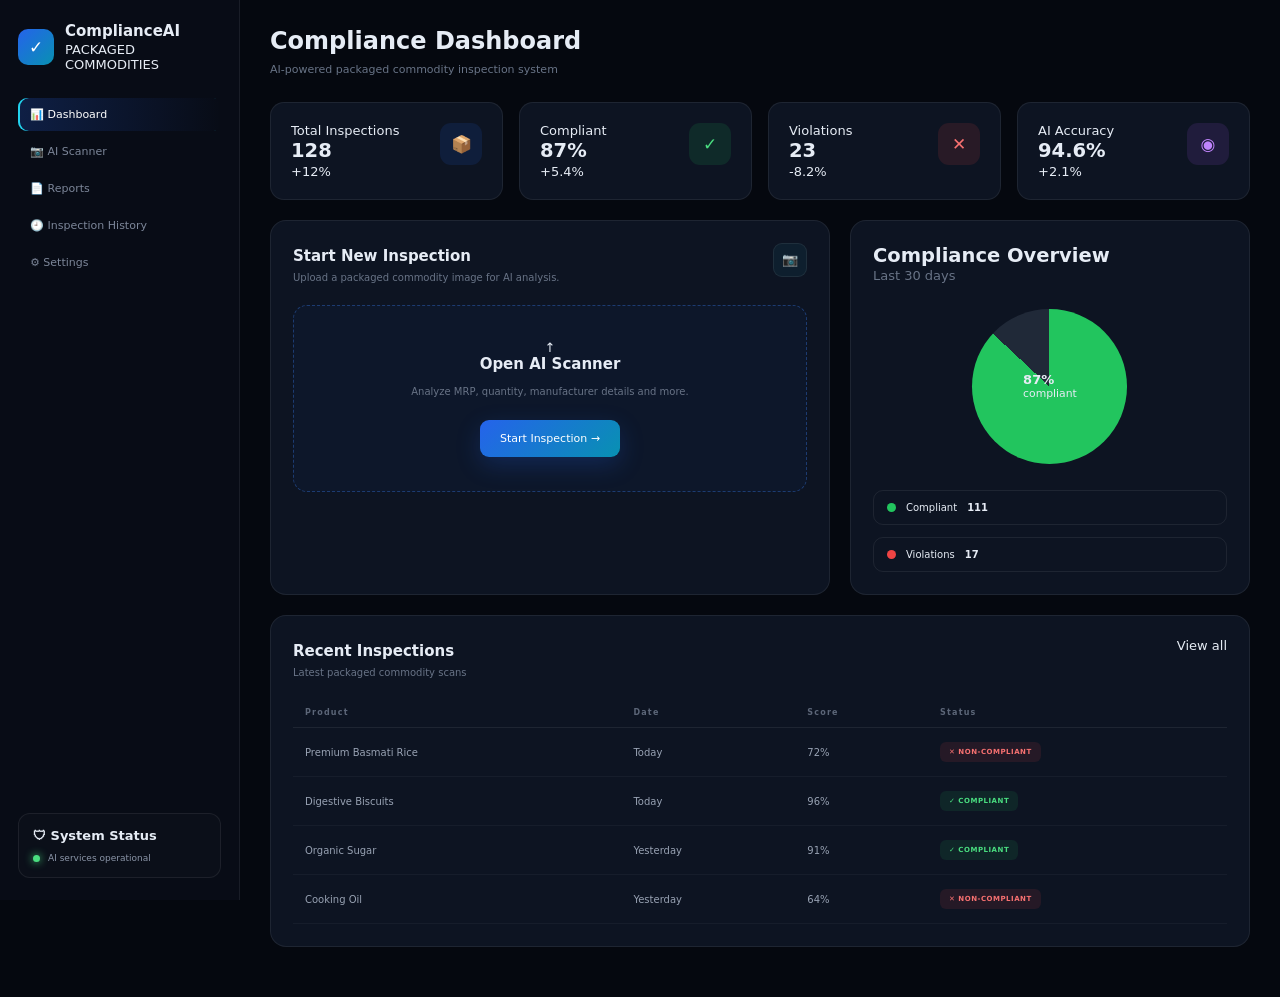
==== commit 459e80b4: "Update index.html" ====
--- a/index.html
+++ b/index.html
@@ -8,12 +8,10 @@
     <title>ComplianceAI - Dashboard</title>
 
     <link rel="stylesheet" href="style.css">
+    <script src="style.js"></script>
 </head>
 
 <body>
-
-    <!-- BACKGROUND EFFECT -->
-    <div class="background-grid"></div>
 
     <!-- SIDEBAR -->
     <aside class="sidebar">
@@ -22,88 +20,51 @@
             <div class="logo-icon">✓</div>
 
             <div>
-                <h2>Compliance<span>AI</span></h2>
-                <small>PACKAGED COMMODITIES</small>
+                <h2>ComplianceAI</h2>
+                <span>PACKAGED COMMODITIES</span>
             </div>
         </div>
 
         <nav>
-
             <a href="index.html" class="active">
-                <span>▦</span>
-                Dashboard
+                📊 Dashboard
             </a>
 
             <a href="scanner.html">
-                <span>⌾</span>
-                AI Scanner
+                📷 AI Scanner
             </a>
 
             <a href="result.html">
-                <span>▤</span>
-                Reports
+                📄 Reports
             </a>
 
             <a href="#">
-                <span>◷</span>
-                Inspection History
+                🕘 Inspection History
             </a>
 
             <a href="#">
-                <span>⚙</span>
-                Settings
-            </a>
-
+                ⚙ Settings
+            </a>
         </nav>
 
-
-        <!-- AI STATUS -->
         <div class="system-status">
-
-            <div class="status-title">
-                <span class="shield">◆</span>
-                <strong>System Status</strong>
-            </div>
+            <strong>🛡 System Status</strong>
 
             <p>
                 <span class="online-dot"></span>
                 AI services operational
             </p>
-
-            <div class="status-line"></div>
-
-            <small>
-                Last system check: <b>Just now</b>
-            </small>
-
         </div>
 
-
-        <div class="sidebar-footer">
-            <div class="ai-mini">
-                <span>AI</span>
-            </div>
+    </aside>
+
+
+    <!-- MAIN CONTENT -->
+    <main class="main">
+
+        <header class="page-header">
 
             <div>
-                <strong>Compliance Engine</strong>
-                <small>v2.4.1</small>
-            </div>
-        </div>
-
-    </aside>
-
-
-    <!-- MAIN -->
-    <main class="main">
-
-        <!-- HEADER -->
-        <header class="page-header">
-
-            <div>
-                <div class="breadcrumb">
-                    OVERVIEW <span>/</span> DASHBOARD
-                </div>
-
                 <h1>Compliance Dashboard</h1>
 
                 <p>
@@ -111,49 +72,19 @@
                 </p>
             </div>
 
-
-            <div class="header-actions">
-
-                <div class="live-status">
-                    <span></span>
-                    LIVE
-                </div>
-
-                <button class="notification">
-                    ◉
-                    <i></i>
-                </button>
-
-                <div class="profile">
-                    <div class="profile-avatar">A</div>
-
-                    <div>
-                        <strong>Admin</strong>
-                        <small>Inspector</small>
-                    </div>
-                </div>
-
-            </div>
-
         </header>
 
 
-        <!-- STATS -->
+        <!-- STAT CARDS -->
+
         <section class="stats">
 
             <div class="stat-card">
 
-                <div class="stat-content">
-
+                <div>
                     <p>Total Inspections</p>
-
-                    <h2 data-value="128">0</h2>
-
-                    <span class="trend positive">
-                        ↑ 12%
-                        <small>vs last month</small>
-                    </span>
-
+                    <h2>128</h2>
+                    <span class="green">+12%</span>
                 </div>
 
                 <div class="stat-icon blue">
@@ -165,17 +96,10 @@
 
             <div class="stat-card">
 
-                <div class="stat-content">
-
+                <div>
                     <p>Compliant</p>
-
-                    <h2 data-value="87">0%</h2>
-
-                    <span class="trend positive">
-                        ↑ 5.4%
-                        <small>vs last month</small>
-                    </span>
-
+                    <h2>87%</h2>
+                    <span class="green">+5.4%</span>
                 </div>
 
                 <div class="stat-icon green-bg">
@@ -187,21 +111,14 @@
 
             <div class="stat-card">
 
-                <div class="stat-content">
-
+                <div>
                     <p>Violations</p>
-
-                    <h2 data-value="23">0</h2>
-
-                    <span class="trend negative">
-                        ↓ 8.2%
-                        <small>vs last month</small>
-                    </span>
-
+                    <h2>23</h2>
+                    <span class="red">-8.2%</span>
                 </div>
 
                 <div class="stat-icon red-bg">
-                    !
+                    ✕
                 </div>
 
             </div>
@@ -209,21 +126,14 @@
 
             <div class="stat-card">
 
-                <div class="stat-content">
-
+                <div>
                     <p>AI Accuracy</p>
-
-                    <h2 data-value="94.6">0%</h2>
-
-                    <span class="trend positive">
-                        ↑ 2.1%
-                        <small>vs last month</small>
-                    </span>
-
+                    <h2>94.6%</h2>
+                    <span class="green">+2.1%</span>
                 </div>
 
                 <div class="stat-icon purple">
-                    ✦
+                    ◉
                 </div>
 
             </div>
@@ -231,30 +141,28 @@
         </section>
 
 
-        <!-- MAIN DASHBOARD GRID -->
+        <!-- DASHBOARD GRID -->
+
         <section class="dashboard-grid">
 
 
             <!-- START INSPECTION -->
+
             <div class="panel inspection-panel">
 
                 <div class="panel-header">
 
                     <div>
-                        <div class="section-label">
-                            AI ANALYSIS
-                        </div>
-
                         <h2>Start New Inspection</h2>
 
                         <p>
                             Upload a packaged commodity image
-                            for instant AI analysis.
+                            for AI analysis.
                         </p>
                     </div>
 
                     <div class="panel-icon">
-                        ⌾
+                        📷
                     </div>
 
                 </div>
@@ -262,18 +170,8 @@
 
                 <a href="scanner.html" class="scanner-box">
 
-                    <div class="scanner-glow"></div>
-
-                    <div class="scanner-animation">
-
-                        <div class="scan-ring"></div>
-
-                        <div class="scan-icon">
-                            ⌾
-                        </div>
-
-                        <div class="scan-line"></div>
-
+                    <div class="upload-icon">
+                        ↑
                     </div>
 
                     <h3>
@@ -281,13 +179,12 @@
                     </h3>
 
                     <p>
-                        Detect MRP, quantity, manufacturer details,
-                        expiry information and regulatory violations.
+                        Analyze MRP, quantity, manufacturer
+                        details and more.
                     </p>
 
                     <span class="primary-button">
-                        Start Inspection
-                        <b>→</b>
+                        Start Inspection →
                     </span>
 
                 </a>
@@ -296,41 +193,23 @@
 
 
             <!-- COMPLIANCE OVERVIEW -->
-            <div class="panel compliance-panel">
-
-                <div class="panel-header">
-
-                    <div>
-                        <div class="section-label">
-                            PERFORMANCE
-                        </div>
-
-                        <h2>Compliance Overview</h2>
-
-                        <p class="muted">
-                            Last 30 days
-                        </p>
-                    </div>
-
-                    <button class="more-button">
-                        ⋮
-                    </button>
-
-                </div>
+
+            <div class="panel">
+
+                <h2>Compliance Overview</h2>
+
+                <p class="muted">
+                    Last 30 days
+                </p>
 
 
                 <div class="circle-container">
 
                     <div class="compliance-circle">
 
-                        <div class="circle-inner">
-
+                        <div>
                             <strong>87%</strong>
-
-                            <small>
-                                compliant
-                            </small>
-
+                            <small>compliant</small>
                         </div>
 
                     </div>
@@ -342,23 +221,14 @@
 
                     <div>
                         <span class="dot green-dot"></span>
-
-                        <span>
-                            Compliant
-                            <small>Passed inspections</small>
-                        </span>
+                        Compliant
 
                         <strong>111</strong>
                     </div>
-
 
                     <div>
                         <span class="dot red-dot"></span>
-
-                        <span>
-                            Violations
-                            <small>Requires attention</small>
-                        </span>
+                        Violations
 
                         <strong>17</strong>
                     </div>
@@ -371,15 +241,12 @@
 
 
         <!-- RECENT INSPECTIONS -->
+
         <section class="panel recent">
 
             <div class="panel-header">
 
                 <div>
-                    <div class="section-label">
-                        ACTIVITY
-                    </div>
-
                     <h2>Recent Inspections</h2>
 
                     <p>
@@ -387,8 +254,8 @@
                     </p>
                 </div>
 
-                <a href="#" class="view-all">
-                    View all →
+                <a href="#">
+                    View all
                 </a>
 
             </div>
@@ -401,10 +268,10 @@
                     <thead>
 
                         <tr>
-                            <th>PRODUCT</th>
-                            <th>DATE</th>
-                            <th>COMPLIANCE SCORE</th>
-                            <th>STATUS</th>
+                            <th>Product</th>
+                            <th>Date</th>
+                            <th>Score</th>
+                            <th>Status</th>
                         </tr>
 
                     </thead>
@@ -413,138 +280,50 @@
                     <tbody>
 
                         <tr>
-
-                            <td>
-                                <div class="product-cell">
-                                    <div class="product-icon">🍚</div>
-
-                                    <div>
-                                        <strong>Premium Basmati Rice</strong>
-                                        <small>Food & Beverage</small>
-                                    </div>
-                                </div>
-                            </td>
-
+                            <td>Premium Basmati Rice</td>
                             <td>Today</td>
-
-                            <td>
-                                <div class="score">
-                                    <div class="score-bar">
-                                        <span style="width:72%"></span>
-                                    </div>
-                                    <strong>72%</strong>
-                                </div>
-                            </td>
-
+                            <td>72%</td>
                             <td>
                                 <span class="badge danger">
-                                    <i></i>
-                                    NON-COMPLIANT
+                                    ✕ NON-COMPLIANT
                                 </span>
                             </td>
-
-                        </tr>
-
-
-                        <tr>
-
-                            <td>
-                                <div class="product-cell">
-                                    <div class="product-icon">🍪</div>
-
-                                    <div>
-                                        <strong>Digestive Biscuits</strong>
-                                        <small>Food & Beverage</small>
-                                    </div>
-                                </div>
-                            </td>
-
+                        </tr>
+
+
+                        <tr>
+                            <td>Digestive Biscuits</td>
                             <td>Today</td>
-
-                            <td>
-                                <div class="score">
-                                    <div class="score-bar">
-                                        <span style="width:96%"></span>
-                                    </div>
-                                    <strong>96%</strong>
-                                </div>
-                            </td>
-
+                            <td>96%</td>
                             <td>
                                 <span class="badge success">
-                                    <i></i>
-                                    COMPLIANT
+                                    ✓ COMPLIANT
                                 </span>
                             </td>
-
-                        </tr>
-
-
-                        <tr>
-
-                            <td>
-                                <div class="product-cell">
-                                    <div class="product-icon">🧂</div>
-
-                                    <div>
-                                        <strong>Organic Sugar</strong>
-                                        <small>Food & Beverage</small>
-                                    </div>
-                                </div>
-                            </td>
-
+                        </tr>
+
+
+                        <tr>
+                            <td>Organic Sugar</td>
                             <td>Yesterday</td>
-
-                            <td>
-                                <div class="score">
-                                    <div class="score-bar">
-                                        <span style="width:91%"></span>
-                                    </div>
-                                    <strong>91%</strong>
-                                </div>
-                            </td>
-
+                            <td>91%</td>
                             <td>
                                 <span class="badge success">
-                                    <i></i>
-                                    COMPLIANT
+                                    ✓ COMPLIANT
                                 </span>
                             </td>
-
-                        </tr>
-
-
-                        <tr>
-
-                            <td>
-                                <div class="product-cell">
-                                    <div class="product-icon">🛢️</div>
-
-                                    <div>
-                                        <strong>Cooking Oil</strong>
-                                        <small>Food & Beverage</small>
-                                    </div>
-                                </div>
-                            </td>
-
+                        </tr>
+
+
+                        <tr>
+                            <td>Cooking Oil</td>
                             <td>Yesterday</td>
-
-                            <td>
-                                <div class="score">
-                                    <div class="score-bar">
-                                        <span style="width:64%"></span>
-                                    </div>
-                                    <strong>64%</strong>
-                                </div>
-                            </td>
-
+                            <td>64%</td>
                             <td>
                                 <span class="badge danger">
-                                    <i></i>
-                                    NON-COMPLIANT
+                                    ✕ NON-COMPLIANT
                                 </span>
                             </td>
-
                         </tr>
 
                     </tbody>
@@ -555,21 +334,14 @@
 
         </section>
 
-
-        <!-- FOOTER -->
-        <footer>
-            <span>© 2026 ComplianceAI</span>
-
-            <span>
-                AI-powered regulatory intelligence
-            </span>
-        </footer>
-
     </main>
 
-
-    <script src="style.js"></script>
-
 </body>
 
+
+
+
+
+
+
 </html>
--- a/style.css
+++ b/style.css
@@ -1,9 +1,22 @@
 /* =====================================================
-   SIH26034 - COMPLIANCE AI
-   Main Stylesheet
+   COMPLIANCEAI - GLOBAL STYLES
+   (this whole BASE section was missing from your file)
 ===================================================== */
 
-/* ---------- RESET ---------- */
+:root {
+    --bg: #05080f;
+    --panel: #0d1422;
+    --panel-2: #111a2c;
+    --border: rgba(255, 255, 255, .07);
+    --text: #e6ecf5;
+    --muted: #687386;
+    --blue: #2563eb;
+    --cyan: #22d3ee;
+    --green: #22c55e;
+    --red: #ef4444;
+    --amber: #f59e0b;
+    --sidebar-width: 240px;
+}
 
 * {
     margin: 0;
@@ -11,2479 +24,1341 @@
     box-sizing: border-box;
 }
 
-html {
-    scroll-behavior: smooth;
-}
-
 body {
-    font-family:
-        Inter,
-        Arial,
-        Helvetica,
-        sans-serif;
-
-    background: #020617;
-    color: #f8fafc;
-
     min-height: 100vh;
-}
-
-
-/* ---------- COLORS ---------- */
-
-:root {
-    --bg: #020617;
-    --panel: #0f172a;
-    --panel-light: #111c31;
-
-    --border: #1e293b;
-    --border-light: #334155;
-
-    --text: #f8fafc;
-    --text-secondary: #cbd5e1;
-    --text-muted: #64748b;
-    --muted: #64748b;
-    
-
-    --blue: #2563eb;
-    --blue-light: #60a5fa;
-
-    --green: #10b981;
-    --green-light: #34d399;
-
-    --red: #ef4444;
-    --red-light: #f87171;
-
-    --yellow: #facc15;
-    --yellow-light: #fde047;
-
-    --purple: #a855f7;
-}
-
-
-/* =====================================================
-   SIDEBAR
-===================================================== */
+    color: var(--text);
+    background: var(--bg);
+    font-family: "Segoe UI", system-ui, -apple-system, sans-serif;
+    font-size: 13px;
+    -webkit-font-smoothing: antialiased;
+}
+
+h1, h2, h3 { font-weight: 600; line-height: 1.3; }
+a { text-decoration: none; color: inherit; }
+button { font-family: inherit; }
+small { display: block; }
+
+.background-grid {
+    position: fixed;
+    inset: 0;
+    z-index: -1;
+    pointer-events: none;
+    background-image:
+        linear-gradient(rgba(59, 130, 246, .05) 1px, transparent 1px),
+        linear-gradient(90deg, rgba(59, 130, 246, .05) 1px, transparent 1px);
+    background-size: 44px 44px;
+}
+
+/* ---------- SIDEBAR ---------- */
 
 .sidebar {
     position: fixed;
-
+    top: 0;
     left: 0;
-    top: 0;
-    bottom: 0;
-
-    width: 260px;
-
-    background: var(--bg);
-
+    width: var(--sidebar-width);
+    height: 100vh;
+    padding: 22px 18px;
+    display: flex;
+    flex-direction: column;
+    gap: 26px;
+    overflow-y: auto;
     border-right: 1px solid var(--border);
-
-    padding: 24px 18px;
-
-    z-index: 100;
-
-    overflow-y: auto;
-}
-
-
-/* ---------- LOGO ---------- */
+    background: rgba(9, 14, 24, .9);
+    backdrop-filter: blur(10px);
+}
 
 .logo {
     display: flex;
-
-    align-items: center;
-
+    align-items: center;
+    gap: 11px;
+}
+
+.logo-icon {
+    width: 36px;
+    height: 36px;
+    display: grid;
+    place-items: center;
+    flex-shrink: 0;
+    border-radius: 10px;
+    color: white;
+    font-size: 17px;
+    background: linear-gradient(135deg, var(--blue), #0891b2);
+}
+
+.logo h2 { font-size: 15px; }
+.logo h2 span { color: var(--cyan); }
+.logo small { color: #556074; font-size: 7px; letter-spacing: 1.4px; margin-top: 3px; }
+
+.sidebar nav {
+    display: flex;
+    flex-direction: column;
+    gap: 4px;
+}
+
+.sidebar nav a {
+    display: flex;
+    align-items: center;
+    gap: 11px;
+    padding: 10px 12px;
+    border-radius: 9px;
+    color: #7c8699;
+    font-size: 11px;
+    transition: .2s;
+}
+
+.sidebar nav a span { font-size: 13px; }
+
+.sidebar nav a:hover {
+    color: #d3dbe8;
+    background: rgba(255, 255, 255, .04);
+}
+
+.sidebar nav a.active {
+    color: white;
+    background: linear-gradient(90deg, rgba(37, 99, 235, .22), transparent);
+    box-shadow: inset 2px 0 0 var(--cyan);
+}
+
+.system-status {
+    margin-top: auto;
+    padding: 14px;
+    border: 1px solid var(--border);
+    border-radius: 12px;
+    background: rgba(255, 255, 255, .015);
+}
+
+.status-title {
+    display: flex;
+    align-items: center;
+    gap: 8px;
+    font-size: 10px;
+}
+
+.status-title .shield { color: var(--cyan); }
+
+.system-status p {
+    display: flex;
+    align-items: center;
+    gap: 8px;
+    margin-top: 10px;
+    color: #8b95a8;
+    font-size: 9px;
+}
+
+.online-dot {
+    width: 7px;
+    height: 7px;
+    flex-shrink: 0;
+    border-radius: 50%;
+    background: #4ade80;
+    box-shadow: 0 0 8px #4ade80;
+    animation: pulseDot 2s infinite;
+}
+
+@keyframes pulseDot {
+    50% { opacity: .35; }
+}
+
+.status-line {
+    height: 1px;
+    margin: 12px 0;
+    background: var(--border);
+}
+
+.system-status small { color: #5c6678; font-size: 8px; }
+.system-status b { color: #9aa5b6; }
+
+.sidebar-footer {
+    display: flex;
+    align-items: center;
+    gap: 10px;
+    padding-top: 14px;
+    border-top: 1px solid var(--border);
+}
+
+.ai-mini {
+    width: 32px;
+    height: 32px;
+    display: grid;
+    place-items: center;
+    flex-shrink: 0;
+    border-radius: 9px;
+    color: var(--cyan);
+    font-size: 9px;
+    background: rgba(34, 211, 238, .1);
+}
+
+.sidebar-footer strong { font-size: 10px; }
+.sidebar-footer small { color: #5c6678; font-size: 8px; margin-top: 2px; }
+
+/* ---------- MAIN ---------- */
+
+.main {
+    margin-left: var(--sidebar-width);
+    padding: 26px 30px 30px;
+}
+
+.page-header {
+    display: flex;
+    align-items: flex-start;
+    justify-content: space-between;
+    gap: 20px;
+    flex-wrap: wrap;
+    margin-bottom: 26px;
+}
+
+.breadcrumb {
+    color: #5c6678;
+    font-size: 8px;
+    letter-spacing: 1.5px;
+    margin-bottom: 9px;
+}
+
+.breadcrumb span { color: #36404f; margin: 0 4px; }
+
+.page-header h1 { font-size: 24px; }
+
+.page-header > div > p {
+    color: var(--muted);
+    font-size: 11px;
+    margin-top: 6px;
+}
+
+.header-actions {
+    display: flex;
+    align-items: center;
     gap: 12px;
-
-    padding: 0 8px 24px;
-
-    border-bottom: 1px solid var(--border);
-
-    font-size: 100px;
-}
-
-
-.logo-icon {
+}
+
+.live-status {
+    display: flex;
+    align-items: center;
+    gap: 7px;
+    padding: 7px 11px;
+    border: 1px solid rgba(34, 197, 94, .2);
+    border-radius: 7px;
+    color: #4ade80;
+    font-size: 8px;
+    letter-spacing: 1px;
+    background: rgba(34, 197, 94, .07);
+}
+
+.live-status span {
+    width: 6px;
+    height: 6px;
+    border-radius: 50%;
+    background: #4ade80;
+    animation: pulseDot 2s infinite;
+}
+
+.notification {
+    position: relative;
+    width: 34px;
+    height: 34px;
+    border: 1px solid var(--border);
+    border-radius: 9px;
+    color: #8b95a8;
+    background: rgba(255, 255, 255, .02);
+    cursor: pointer;
+}
+
+.notification i {
+    position: absolute;
+    top: 7px;
+    right: 7px;
+    width: 6px;
+    height: 6px;
+    border-radius: 50%;
+    background: var(--red);
+}
+
+.profile {
+    display: flex;
+    align-items: center;
+    gap: 9px;
+    padding: 5px 12px 5px 5px;
+    border: 1px solid var(--border);
+    border-radius: 30px;
+    background: rgba(255, 255, 255, .02);
+}
+
+.profile-avatar {
+    width: 30px;
+    height: 30px;
+    display: grid;
+    place-items: center;
+    border-radius: 50%;
+    color: white;
+    font-size: 11px;
+    background: linear-gradient(135deg, var(--blue), #0891b2);
+}
+
+.profile strong { font-size: 10px; }
+.profile small { color: #5c6678; font-size: 8px; }
+
+/* ---------- PANELS ---------- */
+
+.panel {
+    padding: 22px;
+    border: 1px solid var(--border);
+    border-radius: 16px;
+    background: var(--panel);
+}
+
+.panel-header {
+    display: flex;
+    align-items: flex-start;
+    justify-content: space-between;
+    gap: 15px;
+}
+
+.panel-header h2 { font-size: 15px; margin-top: 4px; }
+
+.panel-header p {
+    color: var(--muted);
+    font-size: 10px;
+    margin-top: 6px;
+    max-width: 320px;
+}
+
+.section-label {
+    color: var(--cyan);
+    font-size: 8px;
+    letter-spacing: 1.6px;
+}
+
+.panel-icon,
+.more-button {
+    width: 34px;
+    height: 34px;
+    display: grid;
+    place-items: center;
+    flex-shrink: 0;
+    border: 1px solid var(--border);
+    border-radius: 9px;
+    color: var(--cyan);
+    background: rgba(34, 211, 238, .06);
+    cursor: pointer;
+}
+
+.more-button { color: #8b95a8; background: transparent; }
+.muted { color: var(--muted); }
+
+/* ---------- STATS ---------- */
+
+.stats {
+    display: grid;
+    grid-template-columns: repeat(4, 1fr);
+    gap: 16px;
+    margin-bottom: 20px;
+}
+
+.stat-card {
+    display: flex;
+    align-items: flex-start;
+    justify-content: space-between;
+    gap: 12px;
+    padding: 20px;
+    border: 1px solid var(--border);
+    border-radius: 14px;
+    background: var(--panel);
+}
+
+.stat-content p { color: #5c6678; font-size: 9px; letter-spacing: .6px; }
+.stat-content h2 { font-size: 27px; margin: 9px 0; }
+
+.trend { display: block; font-size: 9px; }
+.trend small { display: inline; color: #4f5a6c; font-size: 8px; margin-left: 4px; }
+.trend.positive { color: #4ade80; }
+.trend.negative { color: #f87171; }
+
+.stat-icon {
     width: 42px;
     height: 42px;
-
-    display: flex;
-
-    align-items: center;
-    justify-content: center;
-
-    background: linear-gradient(135deg,
-            #2563eb,
-            #3b82f6);
-
-    border-radius: 12px;
-
-    font-size: 21px;
-
-    font-weight: bold;
-
-    box-shadow:
-        0 8px 25px rgba(37, 99, 235, 0.25);
-}
-
-
-.logo h2 {
-    color: white;
-
-    font-size: 16px;
-
-    font-weight: 700;
-}
-
-
-.logo span {
+    display: grid;
+    place-items: center;
+    flex-shrink: 0;
+    border-radius: 11px;
+    font-size: 17px;
+}
+
+.stat-icon.blue { color: #60a5fa; background: rgba(37, 99, 235, .12); }
+.stat-icon.green-bg { color: #4ade80; background: rgba(34, 197, 94, .12); }
+.stat-icon.red-bg { color: #f87171; background: rgba(239, 68, 68, .12); }
+.stat-icon.purple { color: #c084fc; background: rgba(168, 85, 247, .12); }
+
+/* ---------- DASHBOARD GRID ---------- */
+
+.dashboard-grid {
+    display: grid;
+    grid-template-columns: 1.4fr 1fr;
+    gap: 20px;
+    margin-bottom: 20px;
+}
+
+.scanner-box {
+    position: relative;
     display: block;
-
-    color: #64748b;
-
-    font-size: 8px;
-
-    letter-spacing: 0.8px;
-
-    margin-top: 4px;
-}
-
-
-/* ---------- NAVIGATION ---------- */
-
-nav {
-    margin-top: 25px;
-}
-
-
-nav a {
-    display: flex;
-
-    align-items: center;
-
-    gap: 10px;
-
-    color: #94a3b8;
-
-    text-decoration: none;
-
-    padding: 13px 15px;
-
-    margin-bottom: 6px;
-
-    border-radius: 10px;
-
-    font-size: 14px;
-
-    transition:
-        background 0.2s ease,
-        color 0.2s ease,
-        transform 0.2s ease;
-}
-
-
-nav a:hover {
-    background: #1e293b;
-
-    color: white;
-
-    transform: translateX(2px);
-}
-
-
-nav a.active {
-    background:
-        linear-gradient(135deg,
-            #2563eb,
-            #1d4ed8);
-
-    color: white;
-
-    box-shadow:
-        0 8px 25px rgba(37, 99, 235, 0.18);
-}
-
-
-/* ---------- SYSTEM STATUS ---------- */
-
-.system-status {
-    /* position: absolute; */
-
-    left: 18px;
-    right: 18px;
-    bottom: 20px;
-
-    background: #0f172a;
-
-    border: 1px solid var(--border);
-
-    padding: 15px;
-
+    margin-top: 22px;
+    padding: 34px 24px;
+    text-align: center;
+    overflow: hidden;
+    border: 1px dashed rgba(59, 130, 246, .35);
     border-radius: 14px;
-
-    font-size: 13px;
-}
-
-
-.system-status strong {
-    display: block;
-
-    font-size: 12px;
-}
-
-
-.system-status p {
+    background: rgba(37, 99, 235, .04);
+    transition: .3s;
+}
+
+.scanner-box:hover { border-color: var(--cyan); }
+
+.scanner-glow {
+    position: absolute;
+    inset: 0;
+    background: radial-gradient(circle at center, rgba(34, 211, 238, .1), transparent 60%);
+    pointer-events: none;
+}
+
+.scanner-animation {
+    position: relative;
+    width: 84px;
+    height: 84px;
+    margin: 0 auto 18px;
+    display: grid;
+    place-items: center;
+}
+
+.scan-ring {
+    position: absolute;
+    inset: 0;
+    border: 1px solid rgba(34, 211, 238, .35);
+    border-radius: 22px;
+    animation: scanningPulse 2s infinite;
+}
+
+.scan-icon {
+    width: 60px;
+    height: 60px;
+    display: grid;
+    place-items: center;
+    border-radius: 16px;
+    color: var(--cyan);
+    font-size: 26px;
+    background: rgba(34, 211, 238, .08);
+}
+
+.scan-line {
+    position: absolute;
+    left: 10%;
+    width: 80%;
+    height: 1px;
+    background: linear-gradient(90deg, transparent, var(--cyan), transparent);
+    animation: scanSweep 2.4s infinite ease-in-out;
+}
+
+@keyframes scanSweep {
+    0%, 100% { top: 12%; opacity: .2; }
+    50% { top: 85%; opacity: 1; }
+}
+
+.scanner-box h3 { font-size: 15px; }
+
+.scanner-box p {
+    max-width: 330px;
+    margin: 8px auto 20px;
     color: var(--muted);
-
-    margin-top: 9px;
-
-    font-size: 11px;
-}
-
-
-.online-dot {
-    display: inline-block;
-
-    width: 7px;
-    height: 7px;
-
-    background: var(--green);
-
-    border-radius: 50%;
-
-    margin-right: 6px;
-
-    box-shadow:
-        0 0 8px rgba(16, 185, 129, 0.7);
-}
-
-
-/* =====================================================
-   MAIN CONTENT
-===================================================== */
-
-.main {
-    margin-left: 260px;
-
-    min-height: 100vh;
-
-    padding: 42px;
-}
-
-
-.page-header {
-    margin-bottom: 30px;
-}
-
-
-.page-header h1,
-.result-header h1 {
-    color: white;
-
-    font-size: 30px;
-
-    font-weight: 750;
-
-    letter-spacing: -0.5px;
-
-    margin-bottom: 8px;
-}
-
-
-.page-header p,
-.result-header p {
-    color: var(--muted);
-
-    font-size: 14px;
-}
-
-
-/* =====================================================
-   STAT CARDS
-===================================================== */
-
-.stats {
-    display: grid;
-
-    grid-template-columns:
-        repeat(4, 1fr);
-
-    gap: 16px;
-
-    margin-bottom: 22px;
-}
-
-
-.stat-card {
-    display: flex;
-
-    align-items: flex-start;
-
-    justify-content: space-between;
-
-    background:
-        linear-gradient(145deg,
-            #0f172a,
-            #0b1324);
-
-    border: 1px solid var(--border);
-
-    border-radius: 16px;
-
-    padding: 21px;
-
-    transition:
-        transform 0.2s ease,
-        border 0.2s ease;
-}
-
-
-.stat-card:hover {
-    transform: translateY(-2px);
-
-    border-color: #334155;
-}
-
-
-.stat-card p {
-    color: var(--muted);
-
-    font-size: 13px;
-
-    margin-bottom: 13px;
-}
-
-
-.stat-card h2 {
-    color: white;
-
-    font-size: 27px;
-
-    line-height: 1;
-}
-
-
-.green {
-    color: var(--green-light);
-
-    font-size: 11px;
-
-    display: inline-block;
-
-    margin-top: 8px;
-}
-
-
-.red {
-    color: var(--red-light);
-
-    font-size: 11px;
-
-    display: inline-block;
-
-    margin-top: 8px;
-}
-
-
-.stat-icon {
-    width: 44px;
-    height: 44px;
-
-    display: flex;
-
-    align-items: center;
-    justify-content: center;
-
-    border-radius: 12px;
-
-    font-size: 19px;
-}
-
-
-.blue {
-    color: var(--blue-light);
-
-    background: rgba(37, 99, 235, 0.12);
-}
-
-
-.green-bg {
-    color: var(--green-light);
-
-    background: rgba(16, 185, 129, 0.12);
-}
-
-
-.red-bg {
-    color: var(--red-light);
-
-    background: rgba(239, 68, 68, 0.12);
-}
-
-
-.purple {
-    color: #c084fc;
-
-    background: rgba(168, 85, 247, 0.12);
-}
-
-
-/* =====================================================
-   PANELS
-===================================================== */
-
-.panel {
-    background:
-        linear-gradient(145deg,
-            #0f172a,
-            #0c1527);
-
-    border: 1px solid var(--border);
-
-    border-radius: 16px;
-
-    padding: 22px;
-
-    box-shadow:
-        0 10px 30px rgba(0, 0, 0, 0.08);
-}
-
-
-.panel h2 {
-    font-size: 16px;
-
-    font-weight: 650;
-}
-
-
-.panel-header {
-    display: flex;
-
-    justify-content: space-between;
-
-    align-items: flex-start;
-
-    margin-bottom: 20px;
-}
-
-
-.panel-header p,
-.panel-title p {
-    color: var(--muted);
-
-    font-size: 12px;
-
-    margin-top: 6px;
-}
-
-
-.panel-header a {
-    color: var(--blue-light);
-
-    text-decoration: none;
-
-    font-size: 12px;
-}
-
-
-.panel-header a:hover {
-    color: white;
-}
-
-
-.panel-icon {
-    width: 40px;
-    height: 40px;
-
-    display: flex;
-
-    align-items: center;
-    justify-content: center;
-
-    color: var(--blue-light);
-
-    background: rgba(37, 99, 235, 0.12);
-
-    border-radius: 10px;
-}
-
-
-/* =====================================================
-   DASHBOARD GRID
-===================================================== */
-
-.dashboard-grid {
-    display: grid;
-
-    grid-template-columns:
-        2fr 1fr;
-
-    gap: 18px;
-
-    margin-bottom: 18px;
-}
-
-
-/* =====================================================
-   SCANNER CTA
-===================================================== */
-
-.scanner-box {
-    display: block;
-
-    text-align: center;
-
-    text-decoration: none;
-
-    color: white;
-
-    border: 2px dashed #334155;
-
-    border-radius: 14px;
-
-    padding: 45px 20px;
-
-    transition:
-        border 0.2s ease,
-        background 0.2s ease,
-        transform 0.2s ease;
-}
-
-
-.scanner-box:hover {
-    border-color: var(--blue);
-
-    background:
-        rgba(37, 99, 235, 0.04);
-
-    transform: translateY(-2px);
-}
-
-
-.upload-icon {
-    width: 65px;
-    height: 65px;
-
-    display: flex;
-
-    align-items: center;
-    justify-content: center;
-
-    margin:
-        0 auto 18px;
-
-    color: var(--blue-light);
-
-    background:
-        rgba(37, 99, 235, 0.12);
-
-    border-radius: 18px;
-
-    font-size: 30px;
-}
-
-
-.scanner-box h3 {
-    font-size: 16px;
-
-    margin-bottom: 8px;
-}
-
-
-.scanner-box p {
-    color: var(--muted);
-
-    font-size: 12px;
-
-    margin-bottom: 22px;
-}
-
-
-/* =====================================================
-   BUTTONS
-===================================================== */
+    font-size: 10px;
+    line-height: 1.7;
+}
 
 .primary-button {
     display: inline-flex;
-
-    align-items: center;
+    align-items: center;
+    gap: 9px;
+    padding: 12px 20px;
+    border-radius: 9px;
+    color: white;
+    font-size: 11px;
+    background: linear-gradient(135deg, var(--blue), #0891b2);
+    box-shadow: 0 8px 25px rgba(37, 99, 235, .22);
+}
+
+/* COMPLIANCE CIRCLE */
+
+.circle-container {
+    display: flex;
     justify-content: center;
-
-    gap: 7px;
-
-    background:
-        linear-gradient(135deg,
-            #2563eb,
-            #1d4ed8);
-
-    color: white;
-
-    border: none;
-
-    padding: 12px 18px;
-
+    margin: 26px 0;
+}
+
+.compliance-circle {
+    position: relative;
+    width: 155px;
+    height: 155px;
+    display: grid;
+    place-items: center;
+    border-radius: 50%;
+    background: conic-gradient(var(--green) 0deg 313deg, #202938 313deg 360deg);
+}
+
+.circle-inner {
+    position: relative;
+    width: 124px;
+    height: 124px;
+    display: grid;
+    place-items: center;
+    align-content: center;
+    border-radius: 50%;
+    background: var(--panel);
+}
+
+.circle-inner strong { font-size: 30px; }
+.circle-inner small { color: #5c6678; font-size: 8px; letter-spacing: 1px; }
+
+.legend { display: flex; flex-direction: column; gap: 12px; }
+
+.legend > div {
+    display: flex;
+    align-items: center;
+    gap: 10px;
+    padding: 11px 13px;
+    border: 1px solid var(--border);
     border-radius: 10px;
-
-    font-size: 13px;
-
-    font-weight: 650;
-
-    cursor: pointer;
-
-    text-decoration: none;
-
-    transition:
-        transform 0.2s ease,
-        box-shadow 0.2s ease,
-        background 0.2s ease;
-}
-
-
-.primary-button:hover {
-    background:
-        linear-gradient(135deg,
-            #3b82f6,
-            #2563eb);
-
-    transform: translateY(-1px);
-
-    box-shadow:
-        0 8px 20px rgba(37, 99, 235, 0.25);
-}
-
-
-.primary-button:disabled {
-    opacity: 0.4;
-
-    cursor: not-allowed;
-
-    transform: none;
-
-    box-shadow: none;
-}
-
-
-.secondary-button {
-    display: inline-flex;
-
-    align-items: center;
-    justify-content: center;
-
-    gap: 7px;
-
-    background: transparent;
-
-    color: var(--text-secondary);
-
-    border: 1px solid var(--border-light);
-
-    padding: 11px 17px;
-
-    border-radius: 10px;
-
-    cursor: pointer;
-
-    font-size: 13px;
-
-    transition:
-        background 0.2s ease,
-        color 0.2s ease;
-}
-
-
-.secondary-button:hover {
-    background: #1e293b;
-
-    color: white;
-}
-
-
-/* =====================================================
-   COMPLIANCE OVERVIEW
-===================================================== */
-
-.circle-container {
-    display: flex;
-
-    justify-content: center;
-
-    padding: 25px 0;
-}
-
-
-.compliance-circle {
-    width: 160px;
-    height: 160px;
-
-    display: flex;
-
-    align-items: center;
-    justify-content: center;
-
-    border-radius: 50%;
-
-    background:
-        conic-gradient(var(--green) 0 87%,
-            #1e293b 87% 100%);
-}
-
-
-.compliance-circle div {
-    width: 115px;
-    height: 115px;
-
-    display: flex;
-
-    align-items: center;
-    justify-content: center;
-
-    flex-direction: column;
-
-    background: var(--panel);
-
-    border-radius: 50%;
-}
-
-
-.compliance-circle strong {
-    font-size: 27px;
-}
-
-
-.compliance-circle small {
-    color: var(--muted);
-
-    font-size: 11px;
-
-    margin-top: 5px;
-}
-
-
-.legend>div {
-    display: flex;
-
-    align-items: center;
-
-    margin-top: 12px;
-
-    color: #94a3b8;
-
-    font-size: 13px;
-}
-
-
-.legend strong {
-    color: white;
-
-    margin-left: auto;
-}
-
+    font-size: 10px;
+}
+
+.legend > div > span:nth-child(2) { flex: 1; }
+.legend small { color: #5c6678; font-size: 8px; margin-top: 3px; }
 
 .dot {
     width: 9px;
     height: 9px;
-
+    flex-shrink: 0;
     border-radius: 50%;
-
-    margin-right: 10px;
-}
-
-
-.green-dot {
-    background: var(--green);
-}
-
-
-.red-dot {
-    background: var(--red);
-}
-
-
-/* =====================================================
-   TABLE
-===================================================== */
-
-.recent {
-    padding: 0;
-
-    overflow: hidden;
-}
-
-
-.recent .panel-header {
-    padding: 22px;
-
-    margin: 0;
-}
-
+}
+
+.green-dot { background: var(--green); }
+.red-dot { background: var(--red); }
+
+/* ---------- RECENT TABLE ---------- */
+
+.recent { margin-bottom: 20px; }
+
+.view-all { color: var(--cyan); font-size: 10px; }
 
 .table-container {
+    margin-top: 20px;
     overflow-x: auto;
 }
-
 
 table {
     width: 100%;
-
     border-collapse: collapse;
-
-    min-width: 600px;
-}
-
-
-th {
+    min-width: 620px;
+}
+
+thead th {
+    padding: 10px 12px;
     text-align: left;
-
-    color: var(--muted);
-
+    color: #5c6678;
+    font-size: 8px;
+    font-weight: 600;
+    letter-spacing: 1.2px;
+    border-bottom: 1px solid var(--border);
+}
+
+tbody td {
+    padding: 14px 12px;
+    color: #98a2b3;
     font-size: 10px;
-
-    font-weight: 600;
-
-    letter-spacing: 0.5px;
-
-    text-transform: uppercase;
-
-    padding: 14px 22px;
-
-    background: #020617;
-}
-
-
-td {
-    padding: 17px 22px;
-
-    border-top: 1px solid var(--border);
-
-    color: #cbd5e1;
-
-    font-size: 13px;
-}
-
-
-tbody tr {
-    transition: background 0.2s ease;
-}
-
-
-tbody tr:hover {
-    background: rgba(30, 41, 59, 0.4);
-}
-
-
-/* =====================================================
-   STATUS BADGES
-===================================================== */
+    border-bottom: 1px solid rgba(255, 255, 255, .04);
+}
+
+tbody tr:hover { background: rgba(255, 255, 255, .02); }
+
+.product-cell {
+    display: flex;
+    align-items: center;
+    gap: 11px;
+}
+
+.product-icon {
+    width: 36px;
+    height: 36px;
+    display: grid;
+    place-items: center;
+    border-radius: 9px;
+    background: #151e30;
+    font-size: 16px;
+}
+
+.product-cell strong { display: block; color: var(--text); font-size: 10px; }
+.product-cell small { color: #5c6678; font-size: 8px; margin-top: 3px; }
+
+.score {
+    display: flex;
+    align-items: center;
+    gap: 10px;
+}
+
+.score-bar {
+    width: 90px;
+    height: 5px;
+    overflow: hidden;
+    border-radius: 10px;
+    background: #202938;
+}
+
+.score-bar span {
+    display: block;
+    height: 100%;
+    border-radius: 10px;
+    background: linear-gradient(90deg, var(--blue), var(--cyan));
+}
 
 .badge {
     display: inline-flex;
-
-    align-items: center;
-
-    gap: 5px;
-
-    padding: 6px 10px;
-
-    border-radius: 20px;
-
+    align-items: center;
+    gap: 6px;
+    padding: 6px 9px;
+    border-radius: 6px;
+    font-size: 7px;
+    font-weight: 700;
+    letter-spacing: .5px;
+}
+
+.badge i {
+    width: 5px;
+    height: 5px;
+    border-radius: 50%;
+    background: currentColor;
+}
+
+.badge.success { color: #4ade80; background: rgba(34, 197, 94, .1); }
+.badge.danger { color: #f87171; background: rgba(239, 68, 68, .1); }
+
+/* ---------- FOOTER ---------- */
+
+footer {
+    display: flex;
+    justify-content: space-between;
+    gap: 12px;
+    flex-wrap: wrap;
+    padding-top: 18px;
+    border-top: 1px solid var(--border);
+    color: #4f5a6c;
     font-size: 9px;
-
-    font-weight: 700;
-
-    white-space: nowrap;
-}
-
-
-.badge.success {
-    color: var(--green-light);
-
-    background:
-        rgba(16, 185, 129, 0.10);
-}
-
-
-.badge.danger {
-    color: var(--red-light);
-
-    background:
-        rgba(239, 68, 68, 0.10);
-}
-
+}
 
 /* =====================================================
    SCANNER PAGE
 ===================================================== */
 
-.scanner-container {
-    max-width: 1000px;
-
-    margin: 0 auto;
-}
-
-
-.upload-panel {
-    background:
-        linear-gradient(145deg,
-            #0f172a,
-            #0c1527);
-
-    border: 1px solid var(--border);
-
+.scanner-page {
+    display: grid;
+    grid-template-columns: 1.7fr .8fr;
+    gap: 20px;
+}
+
+.scanner-main-panel { min-height: 650px; }
+
+.scanner-top {
+    display: flex;
+    justify-content: space-between;
+    align-items: flex-start;
+}
+
+.scanner-status {
+    color: #5ee695;
+    font-size: 10px;
+    display: flex;
+    align-items: center;
+    gap: 7px;
+}
+
+.upload-zone {
+    position: relative;
+    height: 330px;
+    margin-top: 28px;
+    border: 1px dashed rgba(59, 130, 246, .35);
     border-radius: 16px;
-
-    padding: 25px;
-}
-
-
-.drop-area {
-    min-height: 420px;
-
-    display: flex;
-
+    background: radial-gradient(circle, rgba(37, 99, 235, .09), transparent 60%);
+    display: flex;
     align-items: center;
     justify-content: center;
-
+    cursor: pointer;
+    overflow: hidden;
+    transition: .3s;
+}
+
+.upload-zone:hover,
+.upload-zone.dragging {
+    border-color: var(--cyan);
+    background: radial-gradient(circle, rgba(34, 211, 238, .09), transparent 60%);
+}
+
+.upload-content {
+    display: flex;
+    flex-direction: column;
+    align-items: center;
     text-align: center;
-
-    padding: 25px;
-
-    border:
-        2px dashed #334155;
-
-    border-radius: 15px;
-
-    background:
-        rgba(2, 6, 23, 0.4);
-
-    transition:
-        border 0.2s ease,
-        background 0.2s ease;
-}
-
-
-.drop-area:hover {
-    border-color: var(--blue);
-
-    background:
-        rgba(37, 99, 235, 0.03);
-}
-
-
-.drop-area h2 {
-    color: white;
-
-    font-size: 20px;
-
-    margin-bottom: 10px;
-}
-
-
-.drop-area p {
-    max-width: 500px;
-
-    color: var(--muted);
-
-    font-size: 13px;
-
-    line-height: 1.7;
-
-    margin-bottom: 22px;
-}
-
-
-.drop-area small {
-    display: block;
-
-    color: #475569;
-
-    font-size: 11px;
-
-    margin-top: 18px;
-}
-
-
-.big-upload-icon {
+}
+
+.upload-big-icon {
     width: 70px;
     height: 70px;
-
-    display: flex;
-
+    display: grid;
+    place-items: center;
+    border-radius: 18px;
+    color: var(--cyan);
+    font-size: 30px;
+    background: rgba(34, 211, 238, .08);
+    border: 1px solid rgba(34, 211, 238, .18);
+    box-shadow: 0 0 35px rgba(34, 211, 238, .08);
+    margin-bottom: 20px;
+}
+
+.upload-content h3 { font-size: 16px; }
+.upload-content p { color: #737e91; font-size: 11px; margin-top: 8px; }
+
+.file-types {
+    color: #505c70;
+    font-size: 9px;
+    line-height: 1.8;
+    margin-top: 18px;
+}
+
+.image-preview {
+    position: absolute;
+    inset: 15px;
+    display: none;
+    border-radius: 12px;
+    overflow: hidden;
+}
+
+.image-preview img {
+    width: 100%;
+    height: 100%;
+    object-fit: contain;
+    background: #070b14;
+}
+
+.preview-overlay {
+    position: absolute;
+    left: 15px;
+    bottom: 15px;
+    padding: 7px 10px;
+    background: rgba(34, 197, 94, .12);
+    color: #4ade80;
+    border: 1px solid rgba(34, 197, 94, .2);
+    border-radius: 6px;
+    font-size: 8px;
+}
+
+.remove-image {
+    position: absolute;
+    right: 12px;
+    top: 12px;
+    width: 32px;
+    height: 32px;
+    border: 0;
+    border-radius: 8px;
+    color: white;
+    background: rgba(239, 68, 68, .8);
+    cursor: pointer;
+    font-size: 20px;
+    z-index: 3;
+}
+
+.scan-options {
+    display: grid;
+    grid-template-columns: repeat(3, 1fr);
+    gap: 10px;
+    margin-top: 18px;
+}
+
+.option {
+    display: flex;
+    align-items: center;
+    gap: 9px;
+    padding: 12px;
+    border: 1px solid var(--border);
+    border-radius: 10px;
+    background: rgba(255, 255, 255, .015);
+}
+
+.option-icon {
+    width: 28px;
+    height: 28px;
+    display: grid;
+    place-items: center;
+    border-radius: 7px;
+    color: var(--cyan);
+    background: rgba(34, 211, 238, .07);
+}
+
+.option strong { display: block; font-size: 9px; }
+.option small { display: block; color: #596477; font-size: 7px; margin-top: 3px; }
+
+.toggle {
+    margin-left: auto;
+    width: 25px;
+    height: 13px;
+    flex-shrink: 0;
+    border-radius: 20px;
+    background: #273143;
+    position: relative;
+}
+
+.toggle::after {
+    content: "";
+    position: absolute;
+    width: 9px;
+    height: 9px;
+    top: 2px;
+    left: 2px;
+    border-radius: 50%;
+    background: #647084;
+    transition: .2s;
+}
+
+.toggle.active { background: rgba(34, 197, 94, .25); }
+.toggle.active::after { left: 14px; background: var(--green); }
+
+.scan-button {
+    width: 100%;
+    border: 0;
+    margin-top: 18px;
+    padding: 15px;
+    border-radius: 10px;
+    color: #667085;
+    background: #141b29;
+    font-family: inherit;
+    font-size: 11px;
+    cursor: not-allowed;
+    transition: .3s;
+}
+
+.scan-button.ready {
+    color: white;
+    cursor: pointer;
+    background: linear-gradient(135deg, #2563eb, #0891b2);
+    box-shadow: 0 8px 25px rgba(37, 99, 235, .18);
+}
+
+.scan-button b { float: right; font-size: 15px; }
+
+.scanner-info {
+    display: flex;
+    flex-direction: column;
+    gap: 20px;
+}
+
+.info-card { flex: 1; }
+
+.check-list {
+    display: flex;
+    flex-direction: column;
+    gap: 16px;
+    margin-top: 24px;
+}
+
+.check-list div {
+    display: flex;
+    align-items: center;
+    gap: 10px;
+    color: #8993a7;
+    font-size: 10px;
+}
+
+.check-list span {
+    width: 20px;
+    height: 20px;
+    display: grid;
+    place-items: center;
+    border-radius: 6px;
+    color: #4ade80;
+    background: rgba(34, 197, 94, .08);
+}
+
+.tip-card {
+    display: flex;
+    gap: 13px;
+    align-items: flex-start;
+}
+
+.tip-icon {
+    width: 38px;
+    height: 38px;
+    display: grid;
+    place-items: center;
+    flex-shrink: 0;
+    color: var(--cyan);
+    border-radius: 10px;
+    background: rgba(34, 211, 238, .08);
+}
+
+.tip-card strong { font-size: 11px; }
+.tip-card p { color: #687386; font-size: 9px; line-height: 1.7; margin-top: 6px; }
+
+/* SCANNING OVERLAY */
+
+.scanning-overlay {
+    position: fixed;
+    inset: 0;
+    z-index: 100;
+    display: none;
     align-items: center;
     justify-content: center;
-
-    margin:
-        0 auto 18px;
-
-    color: var(--blue-light);
-
-    background:
-        rgba(37, 99, 235, 0.10);
-
+    background: rgba(3, 7, 14, .92);
+    backdrop-filter: blur(12px);
+}
+
+.scanning-overlay.show { display: flex; }
+
+.scanning-window {
+    width: min(500px, 90%);
+    padding: 40px;
+    text-align: center;
+    border: 1px solid rgba(59, 130, 246, .2);
     border-radius: 20px;
-
-    font-size: 31px;
-}
-
-
-.upload-button {
-    cursor: pointer;
-}
-
-
-.image-preview {
-    display: none;
-
-    max-width: 100%;
-
-    max-height: 350px;
-
-    border-radius: 12px;
-
-    object-fit: contain;
-
-    box-shadow:
-        0 15px 40px rgba(0, 0, 0, 0.4);
-}
-
-
-.scanner-actions {
-    display: flex;
-
-    justify-content: flex-end;
-
-    gap: 10px;
-
-    margin-top: 20px;
-}
-
-
-/* =====================================================
-   AI FEATURES
-===================================================== */
-
-.features {
-    display: grid;
-
-    grid-template-columns:
-        repeat(3, 1fr);
-
-    gap: 15px;
-
-    margin-top: 18px;
-}
-
-
-.feature-card {
-    display: flex;
-
-    gap: 15px;
-
-    background: var(--panel);
-
+    background: linear-gradient(145deg, var(--panel-2), #080d18);
+    box-shadow: 0 30px 100px rgba(0, 0, 0, .5);
+}
+
+.scanning-icon {
+    position: relative;
+    width: 80px;
+    height: 80px;
+    margin: auto;
+    display: grid;
+    place-items: center;
+    border-radius: 20px;
+    color: var(--cyan);
+    background: rgba(34, 211, 238, .08);
+    font-size: 30px;
+}
+
+.scanning-ring {
+    position: absolute;
+    inset: -10px;
+    border: 1px solid rgba(34, 211, 238, .35);
+    border-radius: 25px;
+    animation: scanningPulse 1.5s infinite;
+}
+
+@keyframes scanningPulse {
+    0% { transform: scale(.85); opacity: 1; }
+    100% { transform: scale(1.15); opacity: 0; }
+}
+
+.scan-title {
+    color: var(--cyan);
+    font-size: 9px;
+    letter-spacing: 2px;
+    margin-top: 25px;
+}
+
+.scanning-window h2 { font-size: 22px; margin-top: 10px; }
+.scanning-window > p { color: #697489; font-size: 10px; margin-top: 8px; }
+
+.progress-container {
+    height: 5px;
+    margin-top: 30px;
+    border-radius: 10px;
+    overflow: hidden;
+    background: #202938;
+}
+
+.progress-bar {
+    width: 0%;
+    height: 100%;
+    border-radius: 10px;
+    background: linear-gradient(90deg, var(--blue), var(--cyan));
+    transition: width .1s linear;
+}
+
+.scan-percentage {
+    margin-top: 10px;
+    text-align: right;
+    color: var(--cyan);
+    font-size: 10px;
+}
+
+.scan-steps {
+    display: grid;
+    grid-template-columns: repeat(2, 1fr);
+    gap: 8px;
+    margin-top: 25px;
+}
+
+.scan-step {
+    padding: 10px;
+    text-align: left;
     border: 1px solid var(--border);
-
-    border-radius: 14px;
-
-    padding: 18px;
-
-    transition:
-        border 0.2s ease,
-        transform 0.2s ease;
-}
-
-
-.feature-card:hover {
-    border-color: #334155;
-
-    transform: translateY(-2px);
-}
-
-
-.feature-icon {
-    width: 40px;
-    height: 40px;
-
-    flex-shrink: 0;
-
-    display: flex;
-
-    align-items: center;
-    justify-content: center;
-
-    color: var(--blue-light);
-
-    background:
-        rgba(37, 99, 235, 0.10);
-
-    border-radius: 10px;
-
-    font-size: 15px;
-
-    font-weight: bold;
-}
-
-
-.feature-card h3 {
-    color: white;
-
-    font-size: 13px;
-
-    margin-bottom: 7px;
-}
-
-
-.feature-card p {
-    color: var(--muted);
-
-    font-size: 11px;
-
-    line-height: 1.5;
-}
-
+    border-radius: 8px;
+    color: #4f5b6e;
+    font-size: 8px;
+}
+
+.scan-step span { color: #626e81; margin-right: 6px; }
+
+.scan-step.active {
+    color: #b9c4d4;
+    border-color: rgba(34, 211, 238, .2);
+    background: rgba(34, 211, 238, .04);
+}
+
+.scan-step.completed { color: #4ade80; }
 
 /* =====================================================
    RESULT PAGE
 ===================================================== */
 
-.result-header {
-    display: flex;
-
-    justify-content: space-between;
-
-    align-items: center;
-
-    margin-bottom: 25px;
-}
-
-
-.result-actions {
-    display: flex;
-
+.report-actions { display: flex; gap: 10px; }
+
+.secondary-button,
+.primary-report-button {
+    border: 1px solid var(--border);
+    padding: 10px 14px;
+    border-radius: 8px;
+    color: #9ba5b5;
+    background: #111827;
+    font-family: inherit;
+    font-size: 10px;
+    cursor: pointer;
+}
+
+.primary-report-button {
+    border: 0;
+    color: white;
+    background: linear-gradient(135deg, #2563eb, #0891b2);
+}
+
+.report-summary {
+    display: grid;
+    grid-template-columns: .8fr 1.5fr 1fr;
+    gap: 20px;
+    margin-bottom: 20px;
+}
+
+.score-card { text-align: center; }
+
+.big-score {
+    display: flex;
+    justify-content: center;
+    margin: 20px 0;
+}
+
+.score-circle {
+    width: 150px;
+    height: 150px;
+    display: grid;
+    place-items: center;
+    border-radius: 50%;
+    background: conic-gradient(#22c55e 0deg 313deg, #202938 313deg 360deg);
+    position: relative;
+}
+
+.score-circle::before {
+    content: "";
+    position: absolute;
+    width: 120px;
+    height: 120px;
+    border-radius: 50%;
+    background: var(--panel);
+}
+
+.score-circle > div { position: relative; }
+.score-circle strong { display: block; font-size: 28px; }
+.score-circle small { color: #697489; font-size: 8px; }
+
+.result-status {
+    display: inline-flex;
+    align-items: center;
+    gap: 7px;
+    padding: 7px 12px;
+    border-radius: 7px;
+    font-size: 8px;
+    font-weight: 700;
+}
+
+.result-status.success { color: #4ade80; background: rgba(34, 197, 94, .08); }
+.result-status.danger { color: #f87171; background: rgba(239, 68, 68, .08); }
+
+.score-description {
+    color: #626e81;
+    font-size: 9px;
+    line-height: 1.7;
+    margin-top: 15px;
+}
+
+.product-header {
+    display: flex;
+    align-items: center;
+    gap: 15px;
+    margin-top: 22px;
+}
+
+.result-product-image {
+    width: 70px;
+    height: 70px;
+    display: grid;
+    place-items: center;
+    overflow: hidden;
+    flex-shrink: 0;
+    border-radius: 12px;
+    background: #151e30;
+    font-size: 28px;
+}
+
+.result-product-image img {
+    width: 100%;
+    height: 100%;
+    object-fit: contain;
+}
+
+.product-header h2 { font-size: 14px; }
+.product-header p { color: #687386; font-size: 9px; margin-top: 5px; }
+
+.product-details {
+    display: grid;
+    grid-template-columns: repeat(2, 1fr);
+    gap: 14px;
+    margin-top: 25px;
+}
+
+.product-details div {
+    padding-top: 12px;
+    border-top: 1px solid var(--border);
+}
+
+.product-details span { display: block; color: #5d687a; font-size: 8px; }
+.product-details strong { display: block; color: #d6deea; font-size: 10px; margin-top: 5px; }
+
+/* FULL LABEL DETAILS PANEL */
+
+.details-panel { margin-bottom: 20px; }
+
+.details-grid {
+    display: grid;
+    grid-template-columns: repeat(4, 1fr);
+    gap: 14px;
+    margin-top: 20px;
+}
+
+.details-grid > div {
+    padding-top: 12px;
+    border-top: 1px solid var(--border);
+}
+
+.details-grid span { display: block; color: #5d687a; font-size: 8px; }
+
+.details-grid strong {
+    display: block;
+    color: #d6deea;
+    font-size: 10px;
+    margin-top: 5px;
+    word-break: break-word;
+}
+
+.details-long {
+    display: grid;
+    gap: 16px;
+    margin-top: 22px;
+}
+
+.details-long > div {
+    padding-top: 14px;
+    border-top: 1px solid var(--border);
+}
+
+.details-long span { display: block; color: #5d687a; font-size: 8px; margin-bottom: 6px; }
+.details-long p { color: #b7c0d1; font-size: 10px; line-height: 1.7; }
+
+.confidence-number { margin-top: 30px; }
+.confidence-number strong { display: block; font-size: 30px; }
+.confidence-number span { color: #4ade80; font-size: 9px; }
+
+.confidence-bar {
+    height: 5px;
+    overflow: hidden;
+    border-radius: 10px;
+    background: #202938;
+    margin-top: 20px;
+}
+
+.confidence-bar span {
+    display: block;
+    height: 100%;
+    border-radius: 10px;
+    background: linear-gradient(90deg, #2563eb, #22c55e);
+}
+
+.confidence-card > p {
+    color: #606c80;
+    font-size: 9px;
+    line-height: 1.6;
+    margin-top: 12px;
+}
+
+.engine-status {
+    display: flex;
+    align-items: center;
+    gap: 7px;
+    margin-top: 25px;
+    color: #6e7a8d;
+    font-size: 9px;
+}
+
+.detection-panel { margin-bottom: 20px; }
+
+.checks-count { text-align: right; }
+.checks-count strong { display: block; color: #4ade80; font-size: 15px; }
+.checks-count span { color: #5d687a; font-size: 8px; }
+
+.checks-grid {
+    display: grid;
+    grid-template-columns: repeat(2, 1fr);
     gap: 10px;
-}
-
-
-.result-grid {
-    display: grid;
-
-    grid-template-columns:
-        2fr 3fr;
-
-    gap: 18px;
-}
-
-
-/* =====================================================
-   PRODUCT IMAGE
-===================================================== */
-
-.product-panel {
-    height: fit-content;
-}
-
-
-.image-result {
-    position: relative;
-
-    overflow: hidden;
-
-    background: #020617;
-
-    border-radius: 12px;
-
-    min-height: 300px;
-
-    display: flex;
-
-    align-items: center;
-    justify-content: center;
-}
-
-
-.image-result img {
-    display: block;
-
-    width: 100%;
-
-    max-height: 550px;
-
-    object-fit: contain;
-}
-
-
-/* ---------- VIOLATION BOXES ---------- */
-
-.violation-box {
-    position: absolute;
-
-    pointer-events: none;
-
-    border: 2px solid;
-}
-
-
-.violation-box span {
-    position: absolute;
-
-    left: -2px;
-    top: -23px;
-
-    padding: 4px 7px;
-
-    font-size: 9px;
-
-    font-weight: 700;
-
-    color: #020617;
-
-    border-radius: 3px;
-}
-
-
-.mrp-box {
-    left: 15%;
-    top: 35%;
-
-    width: 65%;
-    height: 12%;
-
-    border-color: var(--red);
-}
-
-
-.mrp-box span {
-    background: var(--red);
-}
-
-
-.manufacturer-box {
-    left: 12%;
-    top: 60%;
-
-    width: 70%;
-    height: 15%;
-
-    border-color: var(--yellow);
-}
-
-
-.manufacturer-box span {
-    background: var(--yellow);
-}
-
-
-/* ---------- IMAGE LEGEND ---------- */
-
-.image-legend {
-    display: flex;
-
-    gap: 20px;
-
-    margin-top: 14px;
-
-    color: var(--muted);
-
-    font-size: 11px;
-}
-
-
-.image-legend span {
-    display: flex;
-
-    align-items: center;
-
-    gap: 6px;
-}
-
-
-.image-legend i {
-    width: 8px;
-    height: 8px;
-
-    border-radius: 50%;
-}
-
-
-.legend-red {
-    background: var(--red);
-}
-
-
-.legend-yellow {
-    background: var(--yellow);
-}
-
-
-/* =====================================================
-   RESULT CONTENT
-===================================================== */
-
-.result-content {
-    display: flex;
-
-    flex-direction: column;
-
-    gap: 18px;
-}
-
-
-/* ---------- SCORE ---------- */
-
-.score-section {
-    display: flex;
-
-    align-items: center;
-
-    justify-content: space-between;
-
-    gap: 20px;
-}
-
-
-.muted {
-    color: var(--muted);
-
-    font-size: 12px;
-}
-
-
-.non-compliant {
-    color: var(--red-light);
-
-    font-size: 23px;
-
-    margin: 7px 0;
-}
-
-
-.score-circle {
-    width: 105px;
-    height: 105px;
-
-    flex-shrink: 0;
-
-    display: flex;
-
-    align-items: center;
-    justify-content: center;
-
-    border-radius: 50%;
-
-    background:
-        conic-gradient(var(--red) 0 72%,
-            #1e293b 72% 100%);
-}
-
-
-.score-circle div {
-    width: 77px;
-    height: 77px;
-
-    display: flex;
-
-    flex-direction: column;
-
-    align-items: center;
-    justify-content: center;
-
-    background: var(--panel);
-
-    border-radius: 50%;
-}
-
-
-.score-circle strong {
-    color: white;
-
-    font-size: 21px;
-}
-
-
-.score-circle small {
-    color: var(--muted);
-
-    font-size: 8px;
-
-    margin-top: 3px;
-}
-
-
-/* =====================================================
-   DECLARATION ANALYSIS
-===================================================== */
-
-.panel-title {
-    margin-bottom: 10px;
-}
-
-
-.declaration {
-    display: flex;
-
-    align-items: center;
-
-    gap: 12px;
-
-    padding: 15px 0;
-
-    border-top: 1px solid var(--border);
-}
-
-
-.declaration-icon {
+    margin-top: 25px;
+}
+
+.check-item {
+    display: flex;
+    align-items: center;
+    gap: 11px;
+    padding: 13px;
+    border: 1px solid var(--border);
+    border-radius: 10px;
+}
+
+.check-icon {
     width: 30px;
     height: 30px;
-
+    display: grid;
+    place-items: center;
     flex-shrink: 0;
-
-    display: flex;
-
-    align-items: center;
-    justify-content: center;
-
-    border-radius: 9px;
-
-    font-weight: bold;
-}
-
-
-.success-icon {
-    color: var(--green-light);
-
-    background:
-        rgba(16, 185, 129, 0.10);
-}
-
-
-.danger-icon {
-    color: var(--red-light);
-
-    background:
-        rgba(239, 68, 68, 0.10);
-}
-
-
-.warning-icon {
-    color: var(--yellow);
-
-    background:
-        rgba(250, 204, 21, 0.10);
-}
-
-
-.declaration-info {
-    flex: 1;
-
-    display: flex;
-
-    flex-direction: column;
-
-    gap: 4px;
-
-    min-width: 0;
-}
-
-
-.declaration-info strong {
-    color: white;
-
-    font-size: 13px;
-}
-
-
-.declaration-info span {
-    color: var(--muted);
-
-    font-size: 11px;
-
-    overflow-wrap: anywhere;
-}
-
-
-.status-success,
-.status-danger,
-.status-warning {
-    font-size: 9px;
-
+    border-radius: 8px;
     font-weight: 700;
-
-    white-space: nowrap;
-}
-
-
-.status-success {
-    color: var(--green-light);
-}
-
-
-.status-danger {
-    color: var(--red-light);
-}
-
-
-.status-warning {
-    color: var(--yellow);
-}
-
+}
+
+.check-item > div:nth-child(2) { flex: 1; }
+.check-item strong { display: block; font-size: 9px; }
+.check-item small { display: block; color: #5d687a; font-size: 7px; margin-top: 4px; }
+.check-item > span { font-size: 7px; font-weight: 700; }
+
+.check-item.passed .check-icon { color: #4ade80; background: rgba(34, 197, 94, .08); }
+.check-item.passed > span { color: #4ade80; }
+.check-item.warning .check-icon { color: #fbbf24; background: rgba(245, 158, 11, .08); }
+.check-item.warning > span { color: #fbbf24; }
+.check-item.failed .check-icon { color: #f87171; background: rgba(239, 68, 68, .08); }
+.check-item.failed > span { color: #f87171; }
+
+.report-bottom {
+    display: grid;
+    grid-template-columns: 1.5fr 1fr;
+    gap: 20px;
+    margin-bottom: 20px;
+}
+
+.violations-panel h2,
+.recommendation-panel h2 { font-size: 15px; margin-top: 5px; }
+
+.risk-item {
+    display: flex;
+    align-items: flex-start;
+    gap: 13px;
+    padding: 16px;
+    margin-top: 20px;
+    border: 1px solid rgba(245, 158, 11, .12);
+    border-radius: 10px;
+    background: rgba(245, 158, 11, .025);
+}
+
+.risk-number { color: #fbbf24; font-size: 9px; }
+.risk-item > div:nth-child(2) { flex: 1; }
+.risk-item strong { font-size: 10px; }
+.risk-item p { color: #697489; font-size: 8px; line-height: 1.7; margin-top: 5px; }
+
+.risk-medium {
+    color: #fbbf24;
+    font-size: 7px;
+    padding: 5px 7px;
+    border-radius: 5px;
+    background: rgba(245, 158, 11, .08);
+}
+
+.risk-high {
+    color: #f87171;
+    font-size: 7px;
+    padding: 5px 7px;
+    border-radius: 5px;
+    background: rgba(239, 68, 68, .08);
+}
+
+.recommendation-icon {
+    width: 40px;
+    height: 40px;
+    display: grid;
+    place-items: center;
+    margin-top: 20px;
+    border-radius: 10px;
+    color: var(--cyan);
+    background: rgba(34, 211, 238, .08);
+}
+
+.recommendation-panel h2 { font-size: 14px; margin-top: 15px; }
+.recommendation-panel p { color: #687386; font-size: 9px; line-height: 1.8; margin-top: 8px; }
 
 /* =====================================================
-   VIOLATION PANEL
+   PRINT
 ===================================================== */
 
-.violation-panel {
-    border-color:
-        rgba(239, 68, 68, 0.15);
-
-    background:
-        linear-gradient(135deg,
-            rgba(239, 68, 68, 0.035),
-            #0f172a);
-}
-
-
-.issue {
-    display: flex;
-
-    gap: 12px;
-
-    padding: 15px;
-
-    background: #020617;
-
-    border: 1px solid var(--border);
-
-    border-radius: 10px;
-
-    margin-top: 12px;
-}
-
-
-.issue-icon {
-    width: 30px;
-    height: 30px;
-
-    flex-shrink: 0;
-
-    display: flex;
-
-    align-items: center;
-    justify-content: center;
-
-    border-radius: 8px;
-}
-
-
-.issue-title {
-    display: flex;
-
-    align-items: center;
-
-    flex-wrap: wrap;
-
-    gap: 10px;
-
-    margin-bottom: 7px;
-}
-
-
-.issue-title strong {
-    color: white;
-
-    font-size: 12px;
-}
-
-
-.issue p {
-    color: var(--muted);
-
-    font-size: 11px;
-
-    line-height: 1.6;
-}
-
-
-.severity {
-    font-size: 8px;
-
-    font-weight: 700;
-
-    padding: 4px 7px;
-
-    border-radius: 20px;
-}
-
-
-.high {
-    color: var(--red-light);
-
-    background:
-        rgba(239, 68, 68, 0.10);
-}
-
-
-.medium {
-    color: var(--yellow);
-
-    background:
-        rgba(250, 204, 21, 0.10);
-}
-
+@media print {
+    .sidebar,
+    .header-actions,
+    .report-actions,
+    .background-grid,
+    footer { display: none !important; }
+
+    .main { margin-left: 0; padding: 20px; }
+    body { background: white; color: black; }
+    .panel { border: 1px solid #ddd; background: white; }
+}
 
 /* =====================================================
-   PRINT / EXPORT
+   RESPONSIVE
 ===================================================== */
 
-@media print {
-
-    body {
-        background: white;
-
-        color: black;
+@media (max-width: 1200px) {
+    .stats { grid-template-columns: repeat(2, 1fr); }
+    .dashboard-grid { grid-template-columns: 1fr; }
+}
+
+@media (max-width: 1000px) {
+    .sidebar {
+        position: static;
+        width: 100%;
+        height: auto;
     }
 
-
-    .sidebar,
-    .result-actions {
-        display: none !important;
-    }
-
-
-    .main {
-        margin-left: 0;
-
-        padding: 20px;
-    }
-
-
-    .panel {
-        background: white;
-
-        color: black;
-
-        border: 1px solid #ddd;
-
-        box-shadow: none;
-    }
-
-
-    .panel h2,
-    .declaration-info strong {
-        color: black;
-    }
-
-
-    .image-result {
-        background: white;
-    }
-
-}
-
-
-/* =====================================================
-   RESPONSIVE - TABLET
-===================================================== */
-
-@media (max-width: 1100px) {
-
-    .stats {
-        grid-template-columns:
-            repeat(2, 1fr);
-    }
-
-
-    .dashboard-grid {
-        grid-template-columns: 1fr;
-    }
-
-
-    .result-grid {
-        grid-template-columns: 1fr;
-    }
-
-}
-
-
-/* =====================================================
-   RESPONSIVE - MOBILE
-===================================================== */
-
-@media (max-width: 750px) {
-
-    .sidebar {
-        position: relative;
-
-        width: 100%;
-
-        height: auto;
-
-        padding: 16px;
-    }
-
-
-    .logo {
-        padding-bottom: 15px;
-    }
-
-
-    .system-status {
-        display: none;
-    }
-
-
-    nav {
-        display: flex;
-
-        overflow-x: auto;
-
-        margin-top: 15px;
-
-        padding-bottom: 3px;
-    }
-
-
-    nav a {
-        flex-shrink: 0;
-
-        white-space: nowrap;
-
-        margin-right: 5px;
-
-        margin-bottom: 0;
-    }
-
-
-    .main {
-        margin-left: 0;
-
-        padding: 22px 16px;
-    }
-
-
-    .stats {
-        grid-template-columns: 1fr;
-    }
-
-
-    .features {
-        grid-template-columns: 1fr;
-    }
-
-
-    .result-header {
-        flex-direction: column;
-
-        align-items: flex-start;
-
-        gap: 15px;
-    }
-
-
-    .result-actions {
-        width: 100%;
-    }
-
-
-    .result-actions button {
-        flex: 1;
-    }
-
-
-    .table-container {
-        overflow-x: auto;
-    }
-
-}
-
-
-/* =====================================================
-   RESPONSIVE - SMALL MOBILE
-===================================================== */
-
-@media (max-width: 500px) {
-
-    .main {
-        padding: 18px 12px;
-    }
-
-
-    .page-header h1,
-    .result-header h1 {
-        font-size: 23px;
-    }
-
-
-    .panel {
-        padding: 17px;
-    }
-
-
-    .scanner-actions {
-        flex-direction: column;
-    }
-
-
-    .scanner-actions button {
-        width: 100%;
-    }
-
-
-    .score-section {
-        align-items: flex-start;
-    }
-
-
-    .score-circle {
-        width: 85px;
-        height: 85px;
-    }
-
-
-    .score-circle div {
-        width: 63px;
-        height: 63px;
-    }
-
-
-    .score-circle strong {
-        font-size: 17px;
-    }
-
-
-    .declaration {
-        align-items: flex-start;
-
-        flex-wrap: wrap;
-    }
-
-
-    .declaration-info {
-        flex-basis: calc(100% - 45px);
-    }
-
-
-    .status-success,
-    .status-danger,
-    .status-warning {
-        margin-left: 42px;
-    }
-
-}
-
-
-/* =====================================================
-   SCROLLBAR
-===================================================== */
-
-::-webkit-scrollbar {
-    width: 8px;
-    height: 8px;
-}
-
-
-::-webkit-scrollbar-track {
-    background: #020617;
-}
-
-
-::-webkit-scrollbar-thumb {
-    background: #334155;
-
-    border-radius: 20px;
-}
-
-
-::-webkit-scrollbar-thumb:hover {
-    background: #475569;
-}
-/* =========================================
-   BARCODE SCANNER
-========================================= */
-
-.scanner-header {
-    margin-bottom: 30px;
-}
-
-.scanner-header h1 {
-    margin-bottom: 8px;
-}
-
-.scanner-header p {
-    color: var(--text-muted);
-}
-
-
-.camera-container {
-    position: relative;
-    width: 100%;
-    max-width: 700px;
-    margin: 25px auto;
-    background: #000;
-    border-radius: 16px;
-    overflow: hidden;
-}
-
-
-.camera-container video {
-    display: block;
-    width: 100%;
-    min-height: 350px;
-    max-height: 500px;
-    object-fit: cover;
-}
-
-
-.scanner-frame {
-    position: absolute;
-    inset: 15%;
-    border: 2px solid rgba(255, 255, 255, 0.7);
-    border-radius: 12px;
-    pointer-events: none;
-}
-
-
-.corner {
-    position: absolute;
-    width: 35px;
-    height: 35px;
-    border-color: #38bdf8;
-}
-
-
-.top-left {
-    top: -2px;
-    left: -2px;
-    border-top: 4px solid;
-    border-left: 4px solid;
-}
-
-.top-right {
-    top: -2px;
-    right: -2px;
-    border-top: 4px solid;
-    border-right: 4px solid;
-}
-
-.bottom-left {
-    bottom: -2px;
-    left: -2px;
-    border-bottom: 4px solid;
-    border-left: 4px solid;
-}
-
-.bottom-right {
-    bottom: -2px;
-    right: -2px;
-    border-bottom: 4px solid;
-    border-right: 4px solid;
-}
-
-
-.scan-line {
-    position: absolute;
-    left: 5%;
-    right: 5%;
-    top: 50%;
-    height: 2px;
-    background: #38bdf8;
-    box-shadow: 0 0 10px #38bdf8;
-}
-
-
-.scan-status {
-    text-align: center;
-    color: var(--text-muted);
-    margin: 15px 0;
-}
-
-
-.primary-button,
-.secondary-button {
-    border: none;
-    padding: 12px 22px;
-    border-radius: 8px;
-    cursor: pointer;
-    font-weight: 600;
-}
-
-
-.primary-button {
-    background: #2563eb;
-    color: white;
-}
-
-
-.secondary-button {
-    background: #334155;
-    color: white;
-}
-
-
-.primary-button:disabled {
-    opacity: 0.6;
-    cursor: not-allowed;
-}
-
-
-.manual-section {
-    margin-top: 35px;
-    text-align: center;
-}
-
-
-.manual-section input {
-    margin-top: 15px;
-}
-
-
-.divider {
-    display: flex;
-    align-items: center;
-    gap: 15px;
-    margin: 25px 0;
-    color: var(--text-muted);
-}
-
-
-.divider::before,
-.divider::after {
-    content: "";
-    height: 1px;
-    background: var(--border);
-    flex: 1;
-}
-
-
-.scanner-loading {
-    text-align: center;
-    margin-top: 25px;
-}
-
-
-.loader {
-    width: 35px;
-    height: 35px;
-    margin: auto;
-    border: 4px solid #334155;
-    border-top-color: #38bdf8;
-    border-radius: 50%;
-    animation: spin 1s linear infinite;
-}
-
-
-@keyframes spin {
-    to {
-        transform: rotate(360deg);
-    }
-}
-
-
-.hidden {
-    display: none !important;
-}
-
-
-.scanner-error {
-    margin-top: 20px;
-    padding: 15px;
-    border-radius: 8px;
-    background: rgba(239, 68, 68, 0.12);
-    border: 1px solid #ef4444;
-    color: #fca5a5;
-}
-
-
-/* =========================================
-   RESULT PAGE
-========================================= */
-
-.product-status-card {
-    display: flex;
-    justify-content: space-between;
-    align-items: center;
-    gap: 30px;
-    padding: 25px;
-    margin-bottom: 25px;
-    background: var(--panel);
-    border: 1px solid var(--border);
-    border-radius: 14px;
-}
-
-
-.status-label {
-    display: block;
-    color: var(--text-muted);
-    font-size: 13px;
-    margin-bottom: 7px;
-}
-
-
-.status-compliant {
-    color: #22c55e;
-}
-
-
-.status-non-compliant {
-    color: #ef4444;
-}
-
-
-.result-panel {
-    background: var(--panel);
-    border: 1px solid var(--border);
-    border-radius: 14px;
-    padding: 25px;
-    margin-bottom: 25px;
-}
-
-
-.panel-header {
-    margin-bottom: 25px;
-}
-
-
-.product-details-grid {
-    display: grid;
-    grid-template-columns: repeat(2, 1fr);
-    gap: 18px;
-}
-
-
-.detail-item {
-    padding: 18px;
-    background: var(--panel-light);
-    border: 1px solid var(--border);
-    border-radius: 10px;
-}
-
-
-.detail-item span {
-    display: block;
-    color: var(--text-muted);
-    font-size: 13px;
-    margin-bottom: 8px;
-}
-
-
-.detail-item strong {
-    display: block;
-    line-height: 1.5;
-}
-
-
-.full-width {
-    grid-column: 1 / -1;
-}
-
-
-.barcode-result-box {
-    text-align: center;
-    padding: 30px;
-}
-
-
-.barcode-result-box span {
-    display: block;
-    color: var(--text-muted);
-    margin-bottom: 10px;
-}
-
-
-.barcode-result-box strong {
-    display: block;
-    font-size: 28px;
-    letter-spacing: 3px;
-    margin-bottom: 15px;
-}
-
-
-.barcode-result-box p {
-    color: var(--text-muted);
-}
-
-
-@media (max-width: 768px) {
-
-    .product-details-grid {
-        grid-template-columns: 1fr;
-    }
-
-    .full-width {
-        grid-column: auto;
-    }
-
-    .product-status-card {
-        flex-direction: column;
-        align-items: flex-start;
-    }
-
-    .camera-container video {
-        min-height: 280px;
-    }
-
-}
-/* =====================================================
-   RESULT PAGE - FINAL LAYOUT FIX
-===================================================== */
-
-.main-content {
-    margin-left: 260px;
-    min-height: 100vh;
-    padding: 42px;
-    width: calc(100% - 260px);
-}
-
-/* Result header */
-.result-header {
-    display: flex;
-    justify-content: space-between;
-    align-items: center;
-    gap: 20px;
-    margin-bottom: 25px;
-}
-
-/* Compliance status */
-.product-status-card {
-    display: grid;
-    grid-template-columns: 1fr auto;
-    align-items: center;
-    gap: 30px;
-
-    padding: 25px;
-    margin-bottom: 25px;
-
-    background: var(--panel);
-    border: 1px solid var(--border);
-    border-radius: 14px;
-}
-
-/* Product information panel */
-.result-panel {
-    background: var(--panel);
-    border: 1px solid var(--border);
-    border-radius: 14px;
-    padding: 25px;
-    margin-bottom: 25px;
-}
-
-.result-panel .panel-header {
-    margin-bottom: 20px;
-}
-
-/* Product details */
-.product-details-grid {
-    display: grid;
-    grid-template-columns: repeat(2, minmax(0, 1fr));
-    gap: 16px;
-}
-
-.detail-item {
-    min-width: 0;
-    padding: 18px;
-
-    background: var(--panel-light);
-    border: 1px solid var(--border);
-    border-radius: 10px;
-
-    overflow: hidden;
-}
-
-.detail-item span {
-    display: block;
-    color: var(--text-secondary);
-    font-size: 12px;
-    font-weight: 500;
-    margin-bottom: 8px;
-}
-
-.detail-item strong {
-    display: block;
-    color: var(--text);
-    font-size: 14px;
-    line-height: 1.6;
-    overflow-wrap: anywhere;
-    word-break: break-word;
-}
-
-.full-width {
-    grid-column: 1 / -1;
-}
-
-/* Barcode section */
-.barcode-result-box {
-    text-align: center;
-    padding: 25px;
-}
-
-.barcode-result-box span {
-    display: block;
-    color: var(--text-secondary);
-    font-size: 12px;
-    margin-bottom: 10px;
-}
-
-.barcode-result-box strong {
-    display: block;
-    color: var(--text);
-    font-size: 28px;
-    letter-spacing: 3px;
-    margin-bottom: 12px;
-}
-
-.barcode-result-box p {
-    color: var(--muted);
-    font-size: 12px;
-}
-
-/* Compliance colors */
-.status-compliant {
-    color: var(--green-light) !important;
-}
-
-.status-non-compliant {
-    color: var(--red-light) !important;
-}
-
-/* Result page mobile */
-@media (max-width: 1100px) {
-
-    .main-content {
-        padding: 30px;
-    }
-
-    .product-details-grid {
-        grid-template-columns: repeat(2, minmax(0, 1fr));
-    }
-}
-
-@media (max-width: 750px) {
-
-    .main-content {
-        margin-left: 0;
-        width: 100%;
-        padding: 22px 16px;
-    }
-
-    .result-header {
-        flex-direction: column;
-        align-items: flex-start;
-    }
-
-    .product-status-card {
-        grid-template-columns: 1fr;
-    }
-
-    .product-details-grid {
-        grid-template-columns: 1fr;
-    }
-
-    .full-width {
-        grid-column: auto;
-    }
-}
-
-@media (max-width: 500px) {
-
-    .main-content {
-        padding: 18px 12px;
-    }
-
-    .result-panel {
-        padding: 17px;
-    }
-
-    .detail-item {
-        padding: 15px;
-    }
-}
-/* =====================================================
-   FINAL RESULT PAGE WIDTH FIX
-===================================================== */
-
-
-.result-page {
-    margin-left: 260px !important;
-    width: auto !important;
-    max-width: none !important;
-    min-height: 100vh;
-    padding: 40px !important;
-    box-sizing: border-box;
-    overflow-x: hidden;
-}
-
-/* Make every result section fit inside viewport */
-.result-page * {
-    max-width: 100%;
-}
-
-/* Product grid must never create horizontal overflow */
-.clean-product-grid {
-    width: 100%;
-    max-width: 100%;
-    grid-template-columns: minmax(0, 1fr) minmax(0, 1fr);
-}
-
-/* Long values must wrap */
-.clean-detail,
-.clean-value {
-    min-width: 0;
-    max-width: 100%;
-}
-
-.clean-value {
-    overflow-wrap: anywhere;
-    word-break: break-word;
-}
-
-/* Result status must fit */
-.result-status {
-    width: 100%;
-    max-width: 100%;
-    min-width: 0;
-}
-
-.barcode-area {
-    min-width: 0;
-    max-width: 100%;
-}
-
-/* Prevent huge barcode from pushing page */
-.barcode-area strong {
-    overflow-wrap: anywhere;
-    word-break: break-all;
-}
-
-/* Desktop */
-@media (min-width: 751px) {
-
-    .result-page {
-        box-sizing: border-box;
-    }
-}
-
-/* Tablet */
-@media (max-width: 1100px) {
-
-    .result-page {
-        margin-left: 260px !important;
-        width: calc(100vw - 260px) !important;
-        padding: 30px !important;
-    }
-}
-
-/* Mobile */
-@media (max-width: 750px) {
-
-    .result-page {
-        margin-left: 0 !important;
-        width: 100vw !important;
-        padding: 20px 16px !important;
-    }
-
-    .clean-product-grid {
-        grid-template-columns: minmax(0, 1fr);
-    }
-
-    .clean-detail.full {
-        grid-column: auto;
-    }
-}
+    .main { margin-left: 0; padding: 20px; }
+
+    .scanner-page { grid-template-columns: 1fr; }
+    .report-summary { grid-template-columns: 1fr 1fr; }
+    .confidence-card { grid-column: 1 / -1; }
+    .details-grid { grid-template-columns: repeat(2, 1fr); }
+    .report-bottom { grid-template-columns: 1fr; }
+}
+
+@media (max-width: 700px) {
+    .stats { grid-template-columns: 1fr; }
+    .scan-options { grid-template-columns: 1fr; }
+    .checks-grid { grid-template-columns: 1fr; }
+    .details-grid { grid-template-columns: 1fr; }
+    .report-summary { grid-template-columns: 1fr; }
+    .confidence-card { grid-column: auto; }
+    .report-actions { width: 100%; }
+    .report-actions button { flex: 1; }
+    .upload-zone { height: 280px; }
+}
